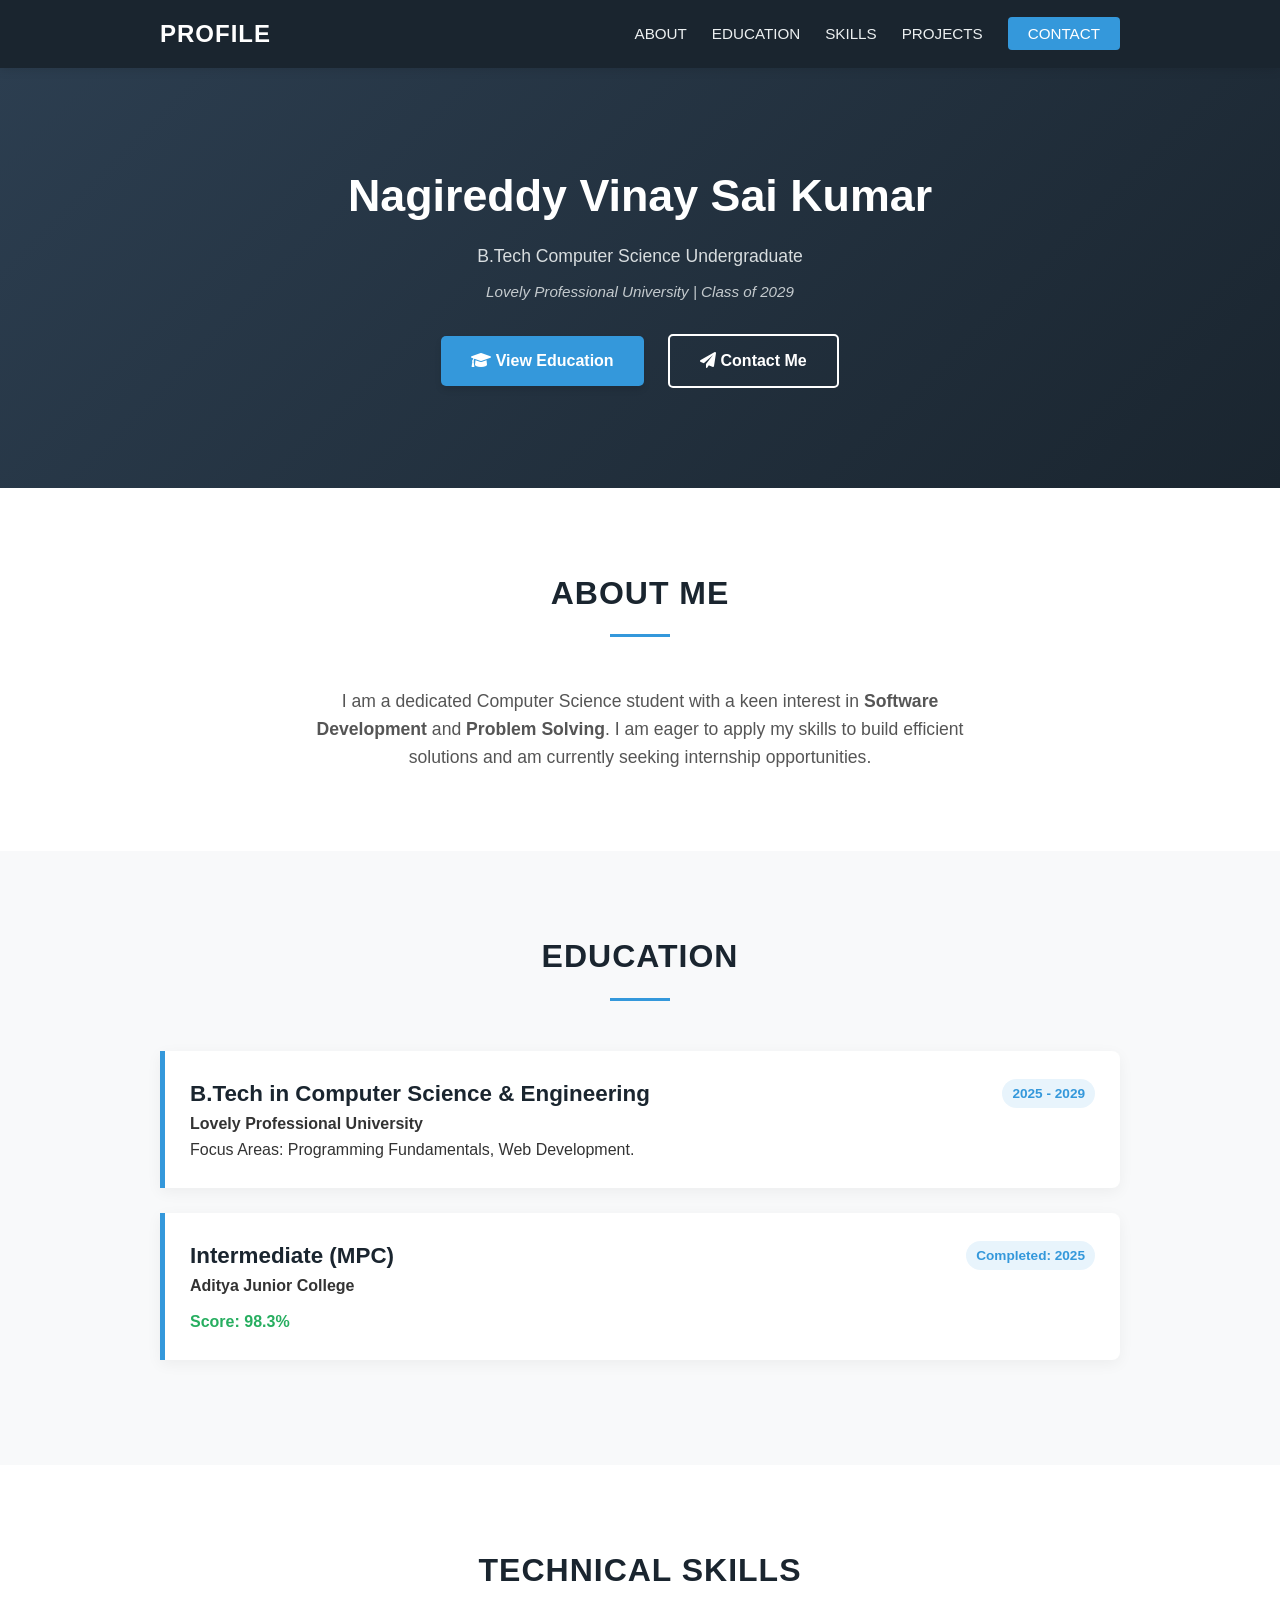
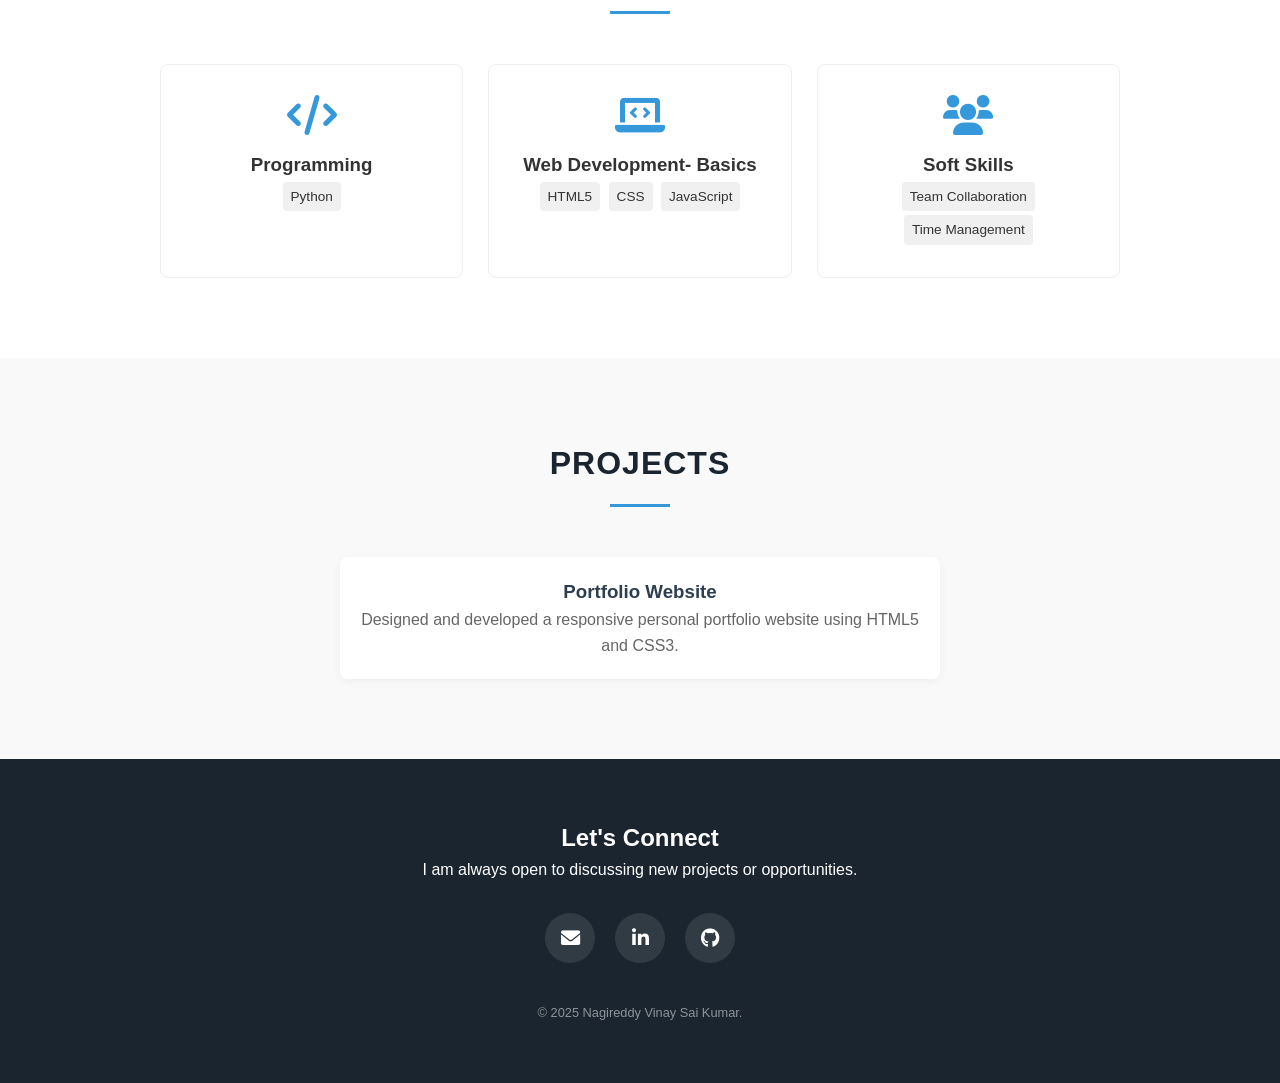
==== profile.html @ 80280619 "Add files via upload" ====
<!DOCTYPE html>
<html lang="en">
<head>
    <meta charset="UTF-8">
    <meta name="viewport" content="width=device-width, initial-scale=1.0">
    <title>Portfolio - Nagireddy Vinay Sai Kumar</title>
    <link rel="stylesheet" href="https://cdnjs.cloudflare.com/ajax/libs/font-awesome/6.0.0/css/all.min.css">
    <style>
        /* --- CSS VARIABLES & RESET --- */
        :root {
            --primary-color: #1a252f;
            --secondary-color: #2c3e50;
            --accent-color: #3498db;
            --bg-color: #ffffff;
            --light-bg: #f8f9fa;
            --text-color: #333;
            --font-main: 'Segoe UI', Roboto, Helvetica, Arial, sans-serif;
        }

        * { margin: 0; padding: 0; box-sizing: border-box; }
        
        /* Smooth Scrolling is key for the button redirect effect */
        html { scroll-behavior: smooth; }

        body {
            font-family: var(--font-main);
            color: var(--text-color);
            line-height: 1.6;
            background-color: var(--bg-color);
            padding-top: 60px;
        }

        a { text-decoration: none; transition: 0.3s; }
        ul { list-style: none; }

        .container { max-width: 1000px; margin: 0 auto; padding: 0 20px; }
        .section-padding { padding: 80px 0; }
        .text-center { text-align: center; }

        /* --- NAVIGATION BAR --- */
        .navbar {
            background-color: var(--primary-color);
            position: fixed; top: 0; left: 0; width: 100%; z-index: 1000;
            box-shadow: 0 2px 10px rgba(0,0,0,0.1);
        }
        .nav-container {
            max-width: 1000px; margin: 0 auto; padding: 15px 20px;
            display: flex; justify-content: space-between; align-items: center;
        }
        .logo { color: #fff; font-size: 1.5rem; font-weight: bold; letter-spacing: 1px; }
        .logo span { color: var(--accent-color); }
        .nav-links { display: flex; gap: 25px; }
        .nav-links a { color: #ecf0f1; font-weight: 500; font-size: 0.95rem; text-transform: uppercase; }
        .nav-links a:hover { color: var(--accent-color); }
        .nav-btn { background: var(--accent-color); padding: 8px 20px; border-radius: 4px; color: #fff !important; }
        .nav-btn:hover { background: #2980b9; }

        /* --- HERO SECTION --- */
        header {
            background: linear-gradient(135deg, var(--secondary-color), var(--primary-color));
            color: #fff; padding: 100px 0; text-align: center;
        }
        .profile-img {
            width: 160px; height: 160px; border-radius: 50%;
            border: 4px solid rgba(255, 255, 255, 0.5); object-fit: cover;
            background-color: #ddd; margin-bottom: 20px;
        }
        header h1 { font-size: 2.8rem; margin-bottom: 10px; font-weight: 700; }
        header p { font-size: 1.1rem; opacity: 0.9; color: #ecf0f1; }
        .tagline { margin-top: 10px; font-style: italic; opacity: 0.8; font-size: 0.95rem; }

        /* --- BUTTONS --- */
        .btn-container { margin-top: 30px; }
        
        .btn {
            display: inline-block; padding: 12px 30px; border-radius: 5px; font-weight: 600;
            margin: 0 10px; /* Space between buttons */
            transition: 0.3s;
        }

        /* Primary Button (Education) */
        .btn-primary {
            background: var(--accent-color); color: #fff;
            box-shadow: 0 4px 6px rgba(0,0,0,0.1);
        }
        .btn-primary:hover { background: #2980b9; transform: translateY(-2px); }

        /* Secondary Button (Contact - Outline Style) */
        .btn-outline {
            background: transparent; border: 2px solid #fff; color: #fff;
        }
        .btn-outline:hover { background: #fff; color: var(--primary-color); transform: translateY(-2px); }

        /* --- SECTIONS & CARDS --- */
        .section-title {
            font-size: 2rem; color: var(--primary-color); margin-bottom: 50px;
            position: relative; display: inline-block; text-transform: uppercase; letter-spacing: 1px;
        }
        .section-title::after {
            content: ''; display: block; width: 60px; height: 3px;
            background: var(--accent-color); margin: 15px auto 0;
        }

        /* Education */
        #education { background-color: var(--light-bg); }
        .edu-card {
            background: #fff; border-left: 5px solid var(--accent-color);
            padding: 25px; margin-bottom: 25px; box-shadow: 0 4px 15px rgba(0,0,0,0.05);
            border-radius: 0 8px 8px 0;
        }
        .edu-header { display: flex; justify-content: space-between; align-items: center; flex-wrap: wrap; }
        .edu-card h3 { color: var(--primary-color); font-size: 1.4rem; }
        .edu-card .year { background: #e8f4fc; color: var(--accent-color); padding: 4px 10px; border-radius: 15px; font-size: 0.85rem; font-weight: bold; }
        .edu-card .grade { font-weight: bold; color: #27ae60; margin-top: 10px; display: block; }

        /* Skills */
        .skills-grid { display: grid; grid-template-columns: repeat(auto-fit, minmax(220px, 1fr)); gap: 25px; }
        .skill-card {
            background: #fff; padding: 30px; border-radius: 8px; border: 1px solid #eee; text-align: center;
            transition: 0.3s;
        }
        .skill-card:hover { box-shadow: 0 10px 20px rgba(0,0,0,0.08); border-color: var(--accent-color); }
        .skill-card i { font-size: 2.5rem; color: var(--accent-color); margin-bottom: 15px; }
        .skill-tags span { display: inline-block; background: #f0f0f0; padding: 4px 8px; border-radius: 4px; font-size: 0.85rem; margin: 2px; }

        /* Footer */
        footer { background: var(--primary-color); color: #fff; text-align: center; padding: 60px 0; }
        .social-links { display: flex; justify-content: center; gap: 20px; margin-top: 30px; }
        .social-icon {
            width: 50px; height: 50px; background: rgba(255,255,255,0.1); border-radius: 50%;
            display: flex; align-items: center; justify-content: center; color: #fff; font-size: 1.2rem; transition: 0.3s;
        }
        .social-icon:hover { background: var(--accent-color); transform: translateY(-3px); }

        @media (max-width: 768px) {
            .nav-links { display: none; }
            .navbar { text-align: center; padding: 10px 0; }
            .nav-container { justify-content: center; }
            .btn { display: block; margin: 10px auto; width: 80%; } /* Stack buttons on mobile */
        }
    </style>
</head>
<body>

    <nav class="navbar">
        <div class="nav-container">
            <a href="#" class="logo">PROFILE<span></span></a>
            <ul class="nav-links">
                <li><a href="#about">About</a></li>
                <li><a href="#education">Education</a></li>
                <li><a href="#skills">Skills</a></li>
                <li><a href="#projects">Projects</a></li>
                <li><a href="#contact" class="nav-btn">Contact</a></li>
            </ul>
        </div>
    </nav>

    <header>
        <div class="container">
            <h1>Nagireddy Vinay Sai Kumar</h1>
            <p>B.Tech Computer Science Undergraduate</p>
            <p class="tagline">Lovely Professional University | Class of 2029</p>
            
            <div class="btn-container">
                <a href="#education" class="btn btn-primary">
                    <i class="fas fa-graduation-cap"></i> View Education
                </a>
                
                <a href="#contact" class="btn btn-outline">
                    <i class="fas fa-paper-plane"></i> Contact Me
                </a>
            </div>
        </div>
    </header>

    <section id="about" class="section-padding">
        <div class="container">
            <div class="text-center"><h2 class="section-title">About Me</h2></div>
            <div class="text-center">
                <p style="max-width: 700px; margin: 0 auto; color: #555; font-size: 1.1rem;">
                    I am a dedicated Computer Science student with a keen interest in <strong>Software Development</strong> and <strong>Problem Solving</strong>. 
                    I am eager to apply my skills to build efficient solutions and am currently seeking internship opportunities.
                </p>
            </div>
        </div>
    </section>

    <section id="education" class="section-padding">
        <div class="container">
            <div class="text-center"><h2 class="section-title">Education</h2></div>
            
            <div class="edu-card">
                <div class="edu-header">
                    <h3>B.Tech in Computer Science & Engineering</h3>
                    <span class="year">2025 - 2029</span>
                </div>
                <h4>Lovely Professional University</h4>
                <p>Focus Areas: Programming Fundamentals, Web Development.</p>
            </div>

            <div class="edu-card">
                <div class="edu-header">
                    <h3>Intermediate (MPC)</h3>
                    <span class="year">Completed: 2025</span>
                </div>
                <h4>Aditya Junior College</h4>
                <span class="grade">Score: 98.3%</span>
            </div>
        </div>
    </section>

    <section id="skills" class="section-padding">
        <div class="container">
            <div class="text-center"><h2 class="section-title">Technical Skills</h2></div>
            <div class="skills-grid">
                <div class="skill-card">
                    <i class="fas fa-code"></i>
                    <h3>Programming</h3>
                    <div class="skill-tags">
                        <span>Python</span>
                    </div>
                </div>
                <div class="skill-card">
                    <i class="fas fa-laptop-code"></i>
                    <h3>Web Development- Basics</h3>
                    <div class="skill-tags">
                        <span>HTML5</span>
                        <span>CSS</span>
                        <span>JavaScript</span>
                    </div>
                </div>
                <div class="skill-card">
                    <i class="fas fa-users"></i>
                    <h3>Soft Skills</h3>
                    <div class="skill-tags">
                        <span>Team Collaboration</span>
                        <span>Time Management</span>
                    </div>
                </div>
            </div>
        </div>
    </section>

    <section id="projects" class="section-padding" style="background-color: #f9f9f9;">
        <div class="container">
            <div class="text-center"><h2 class="section-title">Projects</h2></div>
            <div style="text-align: center; color: #666;">
                <div style="background: #fff; padding: 20px; border-radius: 8px; box-shadow: 0 2px 10px rgba(0,0,0,0.05); max-width: 600px; margin: 0 auto;">
                    <h3 style="color: var(--secondary-color);">Portfolio Website</h3>
                    <p>Designed and developed a responsive personal portfolio website using HTML5 and CSS3.</p>
                </div>
            </div>
        </div>
    </section>

    <footer id="contact">
        <div class="container">
            <h2>Let's Connect</h2>
            <p>I am always open to discussing new projects or opportunities.</p>
            
            <div class="social-links">
                <a href="mailto:nvskumar93@gmail.com" class="social-icon" title="Email Me"><i class="fas fa-envelope"></i></a>
                <a href="https://www.linkedin.com/in/nagireddyvinay" target="_blank" class="social-icon" title="LinkedIn"><i class="fab fa-linkedin-in"></i></a>
                <a href="https://github.com/vinayn93" target="_blank" class="social-icon" title="GitHub"><i class="fab fa-github"></i></a>
            </div>
            
            <p style="font-size: 0.8rem; margin-top: 40px; opacity: 0.5;">&copy; 2025 Nagireddy Vinay Sai Kumar.</p>
        </div>
    </footer>

</body>
</html>
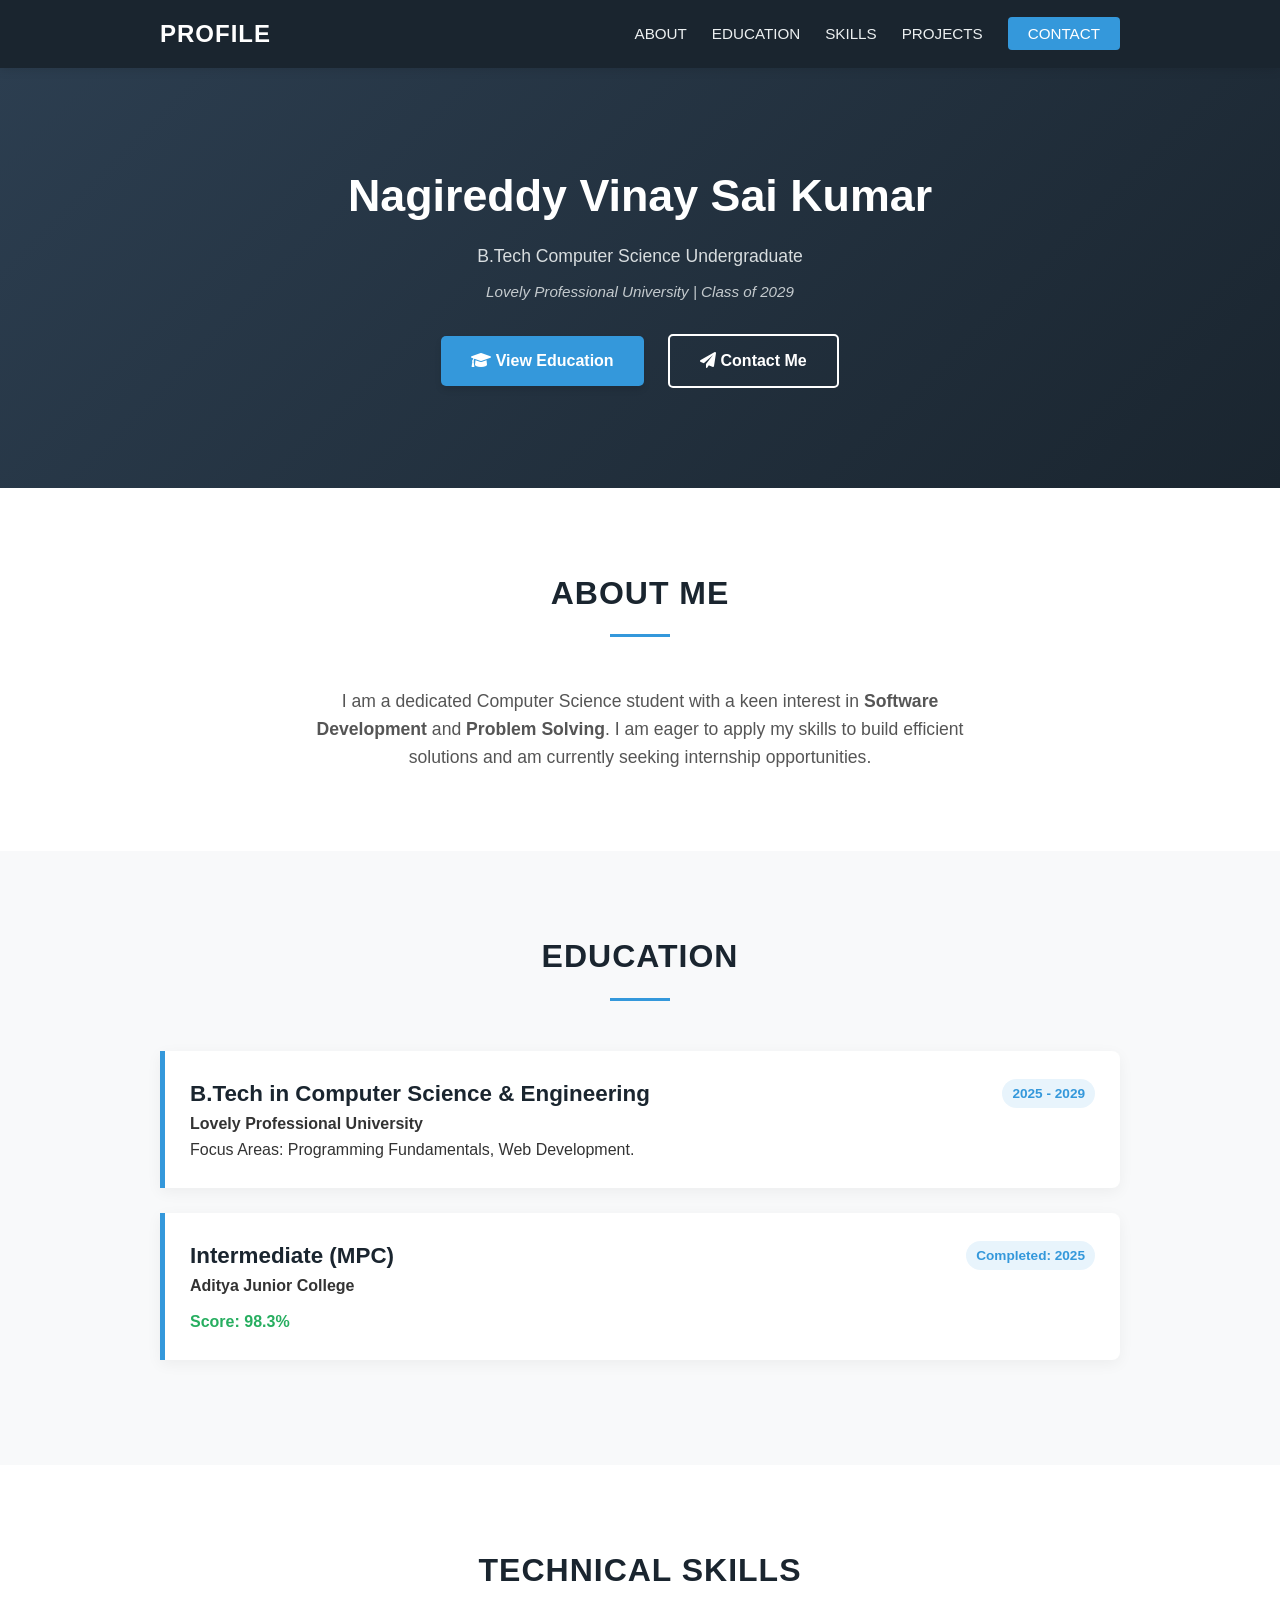
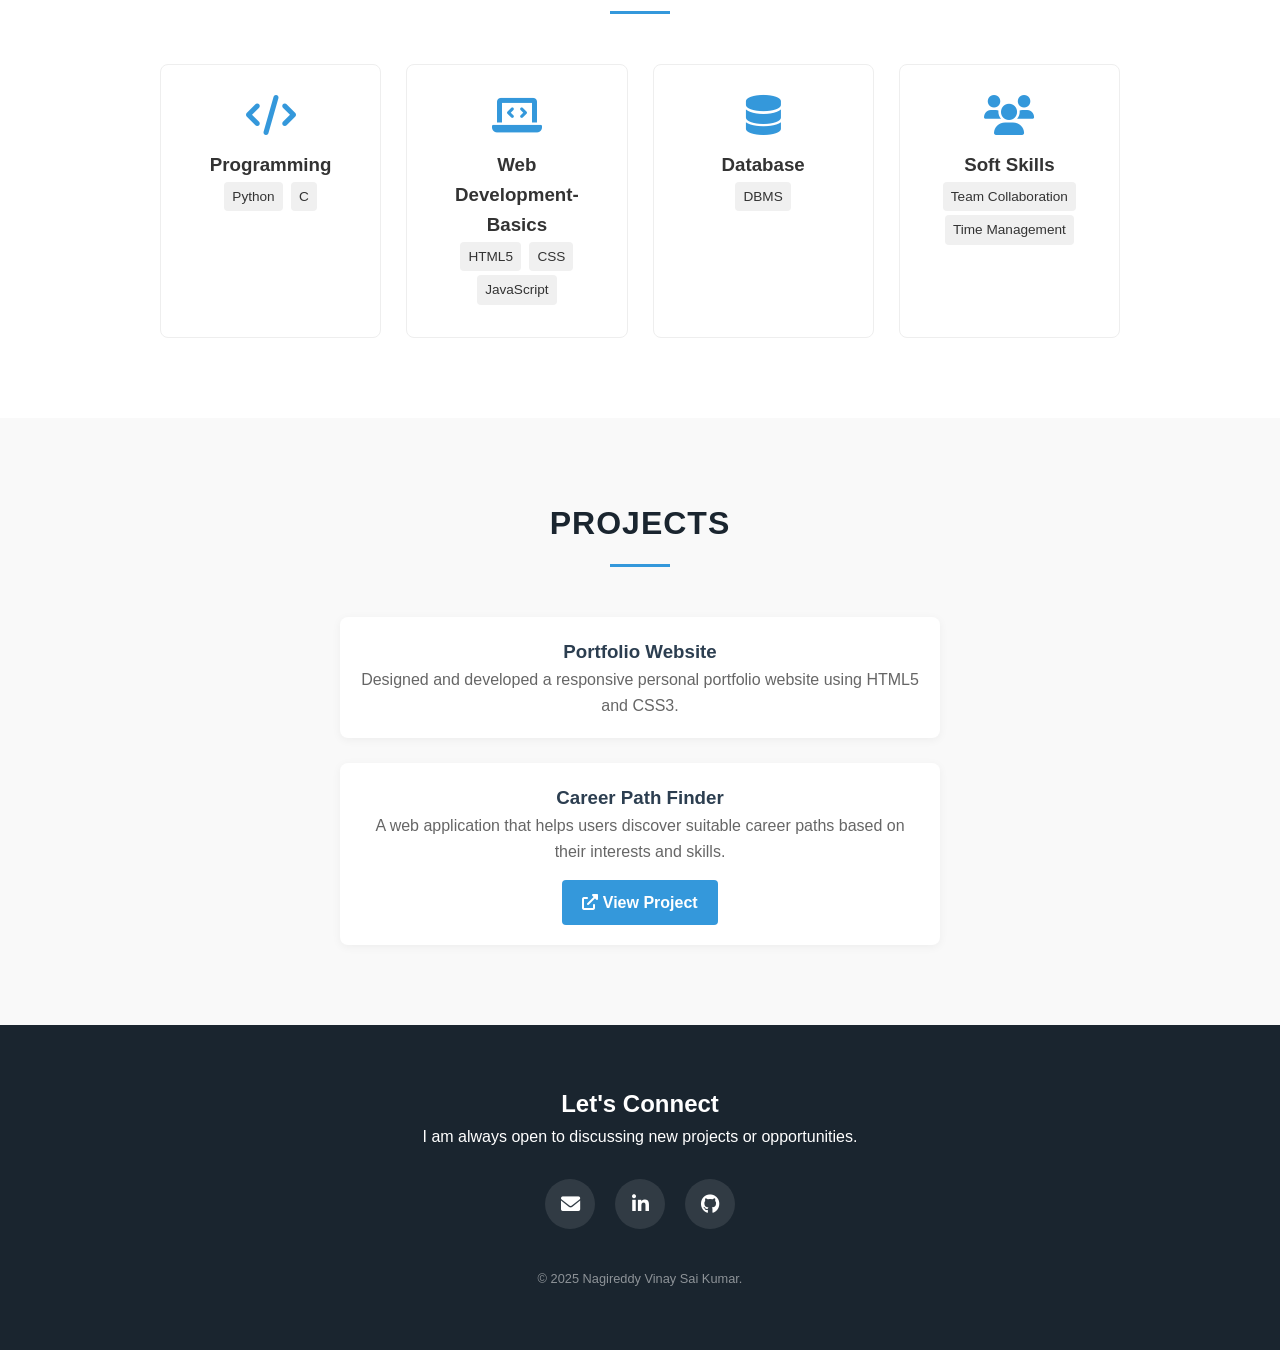
==== commit cd7a956c: "Add skills and Career Path Finder project" ====
--- a/profile.html
+++ b/profile.html
@@ -123,6 +123,13 @@
         .skill-card i { font-size: 2.5rem; color: var(--accent-color); margin-bottom: 15px; }
         .skill-tags span { display: inline-block; background: #f0f0f0; padding: 4px 8px; border-radius: 4px; font-size: 0.85rem; margin: 2px; }
 
+        /* Project links */
+        .project-btn {
+            display: inline-block; margin-top: 15px; padding: 10px 20px;
+            background: var(--accent-color); color: #fff; border-radius: 4px; font-weight: 600;
+        }
+        .project-btn:hover { background: #2980b9; transform: translateY(-2px); }
+
         /* Footer */
         footer { background: var(--primary-color); color: #fff; text-align: center; padding: 60px 0; }
         .social-links { display: flex; justify-content: center; gap: 20px; margin-top: 30px; }
@@ -218,6 +225,7 @@
                     <h3>Programming</h3>
                     <div class="skill-tags">
                         <span>Python</span>
+                        <span>C</span>
                     </div>
                 </div>
                 <div class="skill-card">
@@ -227,6 +235,13 @@
                         <span>HTML5</span>
                         <span>CSS</span>
                         <span>JavaScript</span>
+                    </div>
+                </div>
+                <div class="skill-card">
+                    <i class="fas fa-database"></i>
+                    <h3>Database</h3>
+                    <div class="skill-tags">
+                        <span>DBMS</span>
                     </div>
                 </div>
                 <div class="skill-card">
@@ -249,6 +264,13 @@
                     <h3 style="color: var(--secondary-color);">Portfolio Website</h3>
                     <p>Designed and developed a responsive personal portfolio website using HTML5 and CSS3.</p>
                 </div>
+                <div style="background: #fff; padding: 20px; border-radius: 8px; box-shadow: 0 2px 10px rgba(0,0,0,0.05); max-width: 600px; margin: 25px auto 0;">
+                    <h3 style="color: var(--secondary-color);">Career Path Finder</h3>
+                    <p>A web application that helps users discover suitable career paths based on their interests and skills.</p>
+                    <a href="https://career-path-recommender-khaki.vercel.app/" target="_blank" rel="noopener noreferrer" class="project-btn">
+                        <i class="fas fa-external-link-alt"></i> View Project
+                    </a>
+                </div>
             </div>
         </div>
     </section>
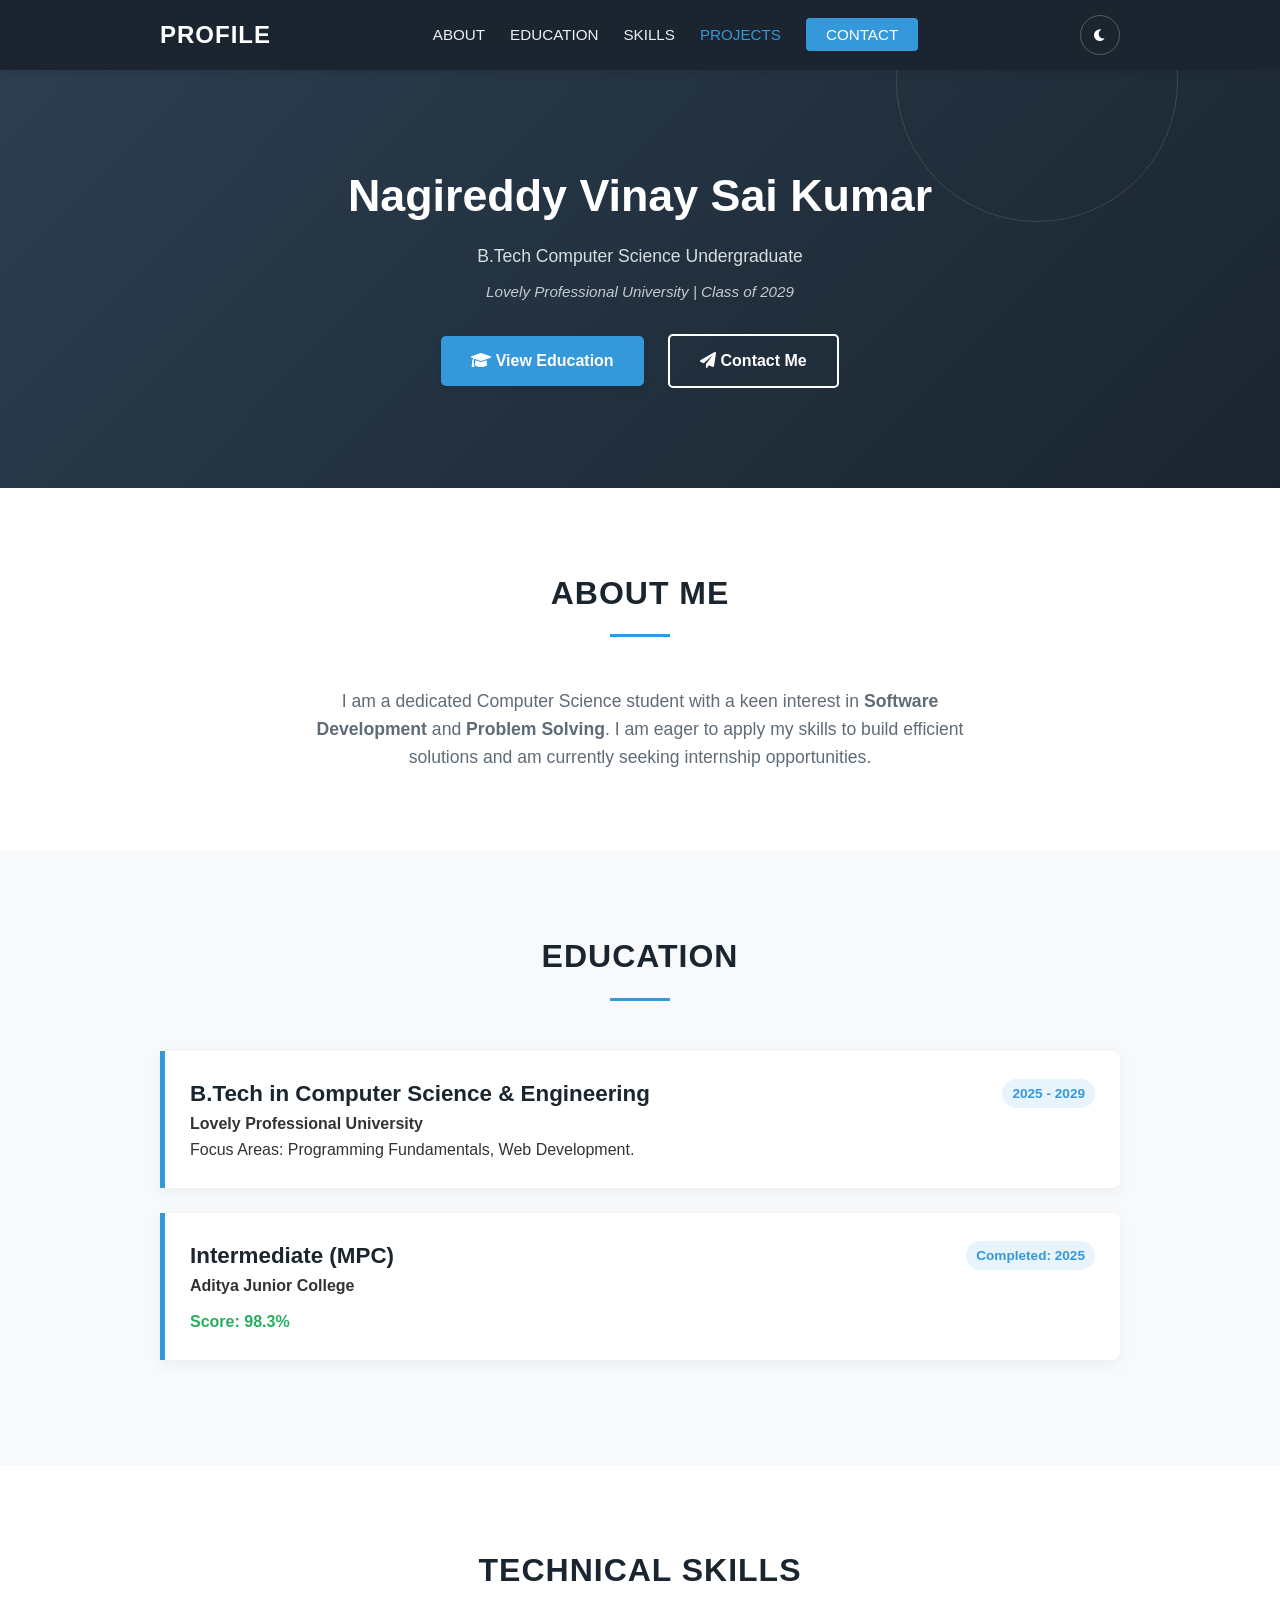
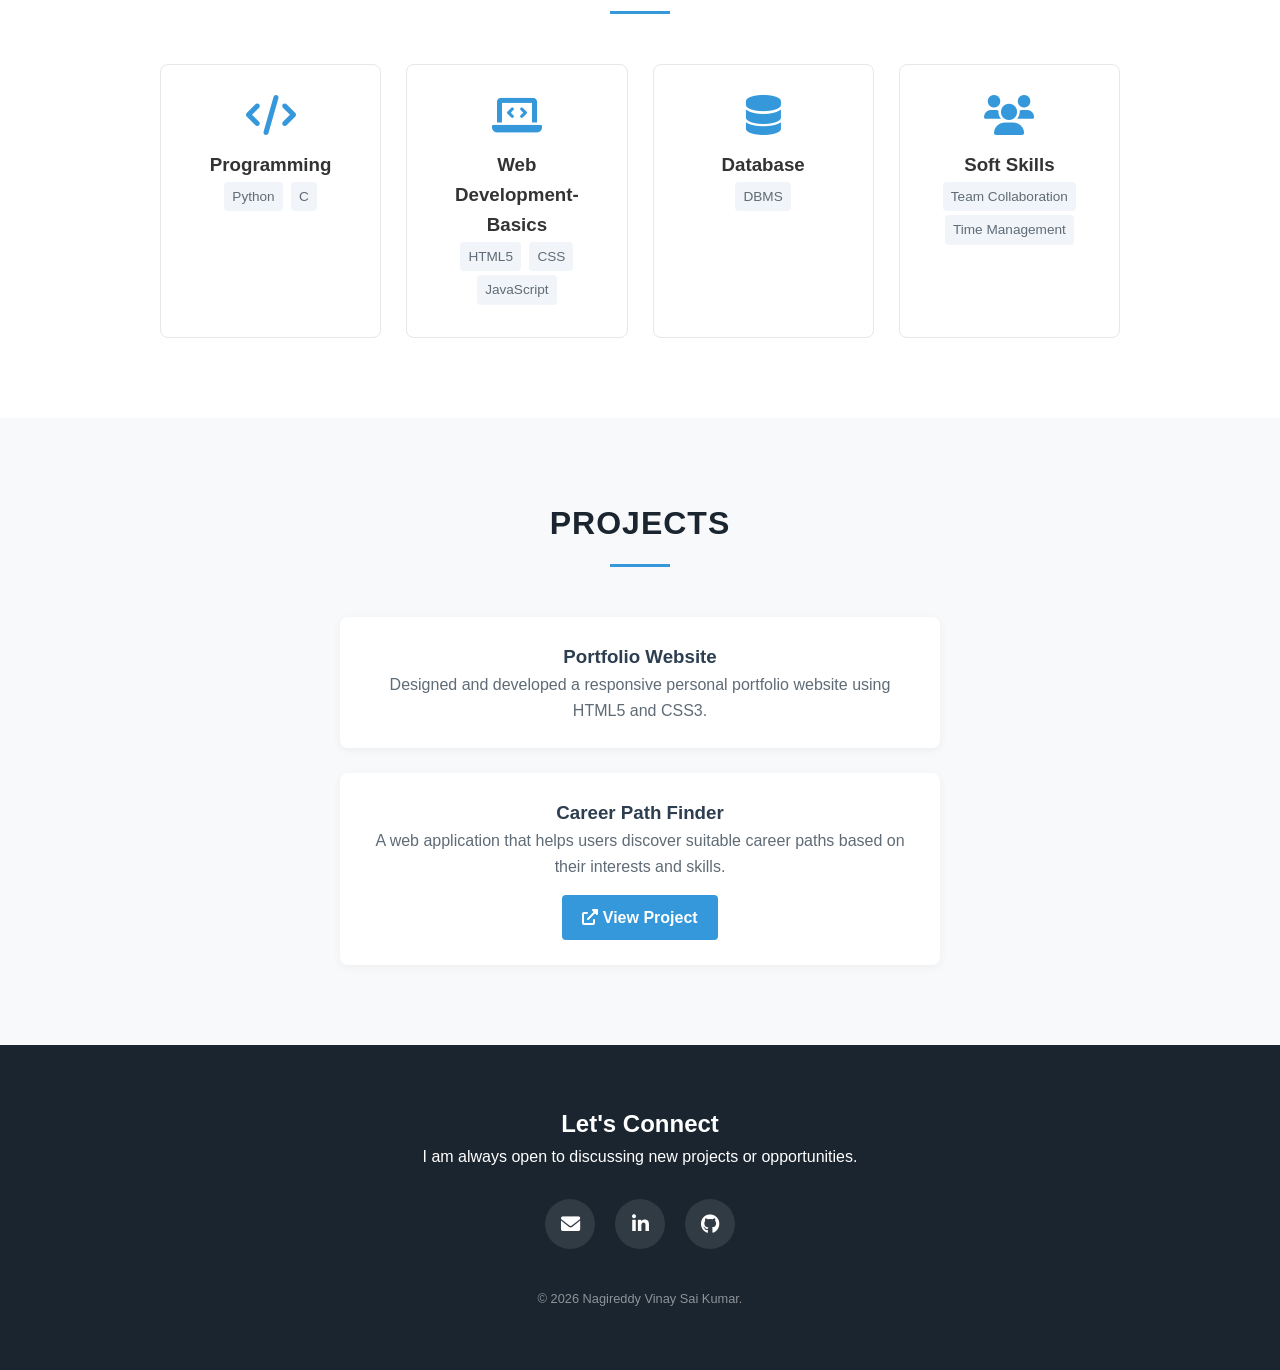
==== commit e379facd: "Add interactive portfolio experience" ====
--- a/profile.html
+++ b/profile.html
@@ -13,14 +13,30 @@
             --accent-color: #3498db;
             --bg-color: #ffffff;
             --light-bg: #f8f9fa;
+            --surface-color: #ffffff;
+            --soft-surface: #f1f5f9;
             --text-color: #333;
+            --muted-color: #5f6b76;
+            --border-color: #e5e7eb;
             --font-main: 'Segoe UI', Roboto, Helvetica, Arial, sans-serif;
+        }
+
+        body.dark-mode {
+            --bg-color: #101820;
+            --light-bg: #17232d;
+            --surface-color: #1d2b36;
+            --soft-surface: #253541;
+            --text-color: #edf2f7;
+            --muted-color: #b7c3ce;
+            --border-color: #334754;
+            --primary-color: #0d151c;
+            --secondary-color: #1f3442;
         }
 
         * { margin: 0; padding: 0; box-sizing: border-box; }
         
         /* Smooth Scrolling is key for the button redirect effect */
-        html { scroll-behavior: smooth; }
+        html { scroll-behavior: smooth; scroll-padding-top: 80px; }
 
         body {
             font-family: var(--font-main);
@@ -28,6 +44,7 @@
             line-height: 1.6;
             background-color: var(--bg-color);
             padding-top: 60px;
+            transition: background-color 0.3s ease, color 0.3s ease;
         }
 
         a { text-decoration: none; transition: 0.3s; }
@@ -51,15 +68,26 @@
         .logo span { color: var(--accent-color); }
         .nav-links { display: flex; gap: 25px; }
         .nav-links a { color: #ecf0f1; font-weight: 500; font-size: 0.95rem; text-transform: uppercase; }
-        .nav-links a:hover { color: var(--accent-color); }
+        .nav-links a:hover, .nav-links a.active { color: var(--accent-color); }
         .nav-btn { background: var(--accent-color); padding: 8px 20px; border-radius: 4px; color: #fff !important; }
         .nav-btn:hover { background: #2980b9; }
+        .nav-actions { display: flex; align-items: center; gap: 10px; }
+        .icon-btn, .menu-toggle {
+            width: 40px; height: 40px; border: 1px solid rgba(255,255,255,0.25); border-radius: 50%;
+            background: transparent; color: #fff; cursor: pointer; transition: 0.3s;
+        }
+        .icon-btn:hover, .menu-toggle:hover { background: var(--accent-color); border-color: var(--accent-color); }
+        .menu-toggle { display: none; font-size: 1rem; }
+        .scroll-progress { height: 3px; width: 0; background: var(--accent-color); position: absolute; bottom: 0; left: 0; }
 
         /* --- HERO SECTION --- */
         header {
             background: linear-gradient(135deg, var(--secondary-color), var(--primary-color));
             color: #fff; padding: 100px 0; text-align: center;
-        }
+            position: relative; overflow: hidden;
+        }
+        header::before { content: ''; position: absolute; width: 280px; height: 280px; border: 1px solid rgba(255,255,255,0.12); border-radius: 50%; top: -120px; right: 8%; }
+        header .container { position: relative; z-index: 1; }
         .profile-img {
             width: 160px; height: 160px; border-radius: 50%;
             border: 4px solid rgba(255, 255, 255, 0.5); object-fit: cover;
@@ -90,6 +118,7 @@
             background: transparent; border: 2px solid #fff; color: #fff;
         }
         .btn-outline:hover { background: #fff; color: var(--primary-color); transform: translateY(-2px); }
+        .btn:focus-visible, .icon-btn:focus-visible, .menu-toggle:focus-visible, a:focus-visible { outline: 3px solid #f1c40f; outline-offset: 3px; }
 
         /* --- SECTIONS & CARDS --- */
         .section-title {
@@ -104,7 +133,7 @@
         /* Education */
         #education { background-color: var(--light-bg); }
         .edu-card {
-            background: #fff; border-left: 5px solid var(--accent-color);
+            background: var(--surface-color); border-left: 5px solid var(--accent-color);
             padding: 25px; margin-bottom: 25px; box-shadow: 0 4px 15px rgba(0,0,0,0.05);
             border-radius: 0 8px 8px 0;
         }
@@ -116,12 +145,12 @@
         /* Skills */
         .skills-grid { display: grid; grid-template-columns: repeat(auto-fit, minmax(220px, 1fr)); gap: 25px; }
         .skill-card {
-            background: #fff; padding: 30px; border-radius: 8px; border: 1px solid #eee; text-align: center;
-            transition: 0.3s;
+            background: var(--surface-color); padding: 30px; border-radius: 8px; border: 1px solid var(--border-color); text-align: center;
+            transition: 0.3s; transform: translateY(0);
         }
         .skill-card:hover { box-shadow: 0 10px 20px rgba(0,0,0,0.08); border-color: var(--accent-color); }
         .skill-card i { font-size: 2.5rem; color: var(--accent-color); margin-bottom: 15px; }
-        .skill-tags span { display: inline-block; background: #f0f0f0; padding: 4px 8px; border-radius: 4px; font-size: 0.85rem; margin: 2px; }
+        .skill-tags span { display: inline-block; background: var(--soft-surface); color: var(--muted-color); padding: 4px 8px; border-radius: 4px; font-size: 0.85rem; margin: 2px; }
 
         /* Project links */
         .project-btn {
@@ -129,6 +158,19 @@
             background: var(--accent-color); color: #fff; border-radius: 4px; font-weight: 600;
         }
         .project-btn:hover { background: #2980b9; transform: translateY(-2px); }
+        .project-card {
+            background: var(--surface-color); padding: 25px; border-radius: 8px;
+            box-shadow: 0 2px 10px rgba(0,0,0,0.05); max-width: 600px; margin: 0 auto;
+            transition: transform 0.3s ease, box-shadow 0.3s ease;
+        }
+        .project-card + .project-card { margin-top: 25px; }
+        .project-card:hover { transform: translateY(-6px); box-shadow: 0 14px 28px rgba(0,0,0,0.12); }
+        .project-card p, .about-copy { color: var(--muted-color) !important; }
+        #projects { background-color: var(--light-bg) !important; }
+        .reveal { opacity: 0; transform: translateY(24px); transition: opacity 0.7s ease, transform 0.7s ease; }
+        .reveal.visible { opacity: 1; transform: translateY(0); }
+        .back-to-top { position: fixed; right: 24px; bottom: 24px; opacity: 0; pointer-events: none; transform: translateY(12px); z-index: 900; }
+        .back-to-top.visible { opacity: 1; pointer-events: auto; transform: translateY(0); }
 
         /* Footer */
         footer { background: var(--primary-color); color: #fff; text-align: center; padding: 60px 0; }
@@ -140,10 +182,19 @@
         .social-icon:hover { background: var(--accent-color); transform: translateY(-3px); }
 
         @media (max-width: 768px) {
-            .nav-links { display: none; }
+            .nav-links { display: none; position: absolute; top: 64px; left: 20px; right: 20px; padding: 16px; background: var(--primary-color); flex-direction: column; gap: 14px; border-radius: 0 0 8px 8px; box-shadow: 0 12px 20px rgba(0,0,0,0.2); }
+            .nav-links.open { display: flex; }
             .navbar { text-align: center; padding: 10px 0; }
-            .nav-container { justify-content: center; }
+            .nav-container { justify-content: space-between; }
+            .menu-toggle { display: block; }
             .btn { display: block; margin: 10px auto; width: 80%; } /* Stack buttons on mobile */
+            header { padding: 80px 0; }
+            header h1 { font-size: 2.2rem; }
+        }
+
+        @media (prefers-reduced-motion: reduce) {
+            html { scroll-behavior: auto; }
+            *, *::before, *::after { animation-duration: 0.01ms !important; transition-duration: 0.01ms !important; }
         }
     </style>
 </head>
@@ -152,14 +203,23 @@
     <nav class="navbar">
         <div class="nav-container">
             <a href="#" class="logo">PROFILE<span></span></a>
-            <ul class="nav-links">
+            <ul class="nav-links" id="navLinks">
                 <li><a href="#about">About</a></li>
                 <li><a href="#education">Education</a></li>
                 <li><a href="#skills">Skills</a></li>
                 <li><a href="#projects">Projects</a></li>
                 <li><a href="#contact" class="nav-btn">Contact</a></li>
             </ul>
-        </div>
+            <div class="nav-actions">
+                <button class="icon-btn" id="themeToggle" type="button" aria-label="Switch to dark mode" title="Toggle theme">
+                    <i class="fas fa-moon" aria-hidden="true"></i>
+                </button>
+                <button class="menu-toggle" id="menuToggle" type="button" aria-label="Open navigation menu" aria-expanded="false">
+                    <i class="fas fa-bars" aria-hidden="true"></i>
+                </button>
+            </div>
+        </div>
+        <div class="scroll-progress" id="scrollProgress"></div>
     </nav>
 
     <header>
@@ -183,8 +243,8 @@
     <section id="about" class="section-padding">
         <div class="container">
             <div class="text-center"><h2 class="section-title">About Me</h2></div>
-            <div class="text-center">
-                <p style="max-width: 700px; margin: 0 auto; color: #555; font-size: 1.1rem;">
+            <div class="text-center reveal">
+                <p class="about-copy" style="max-width: 700px; margin: 0 auto; font-size: 1.1rem;">
                     I am a dedicated Computer Science student with a keen interest in <strong>Software Development</strong> and <strong>Problem Solving</strong>. 
                     I am eager to apply my skills to build efficient solutions and am currently seeking internship opportunities.
                 </p>
@@ -196,7 +256,7 @@
         <div class="container">
             <div class="text-center"><h2 class="section-title">Education</h2></div>
             
-            <div class="edu-card">
+            <div class="edu-card reveal">
                 <div class="edu-header">
                     <h3>B.Tech in Computer Science & Engineering</h3>
                     <span class="year">2025 - 2029</span>
@@ -205,7 +265,7 @@
                 <p>Focus Areas: Programming Fundamentals, Web Development.</p>
             </div>
 
-            <div class="edu-card">
+            <div class="edu-card reveal">
                 <div class="edu-header">
                     <h3>Intermediate (MPC)</h3>
                     <span class="year">Completed: 2025</span>
@@ -220,7 +280,7 @@
         <div class="container">
             <div class="text-center"><h2 class="section-title">Technical Skills</h2></div>
             <div class="skills-grid">
-                <div class="skill-card">
+                <div class="skill-card reveal">
                     <i class="fas fa-code"></i>
                     <h3>Programming</h3>
                     <div class="skill-tags">
@@ -228,7 +288,7 @@
                         <span>C</span>
                     </div>
                 </div>
-                <div class="skill-card">
+                <div class="skill-card reveal">
                     <i class="fas fa-laptop-code"></i>
                     <h3>Web Development- Basics</h3>
                     <div class="skill-tags">
@@ -237,14 +297,14 @@
                         <span>JavaScript</span>
                     </div>
                 </div>
-                <div class="skill-card">
+                <div class="skill-card reveal">
                     <i class="fas fa-database"></i>
                     <h3>Database</h3>
                     <div class="skill-tags">
                         <span>DBMS</span>
                     </div>
                 </div>
-                <div class="skill-card">
+                <div class="skill-card reveal">
                     <i class="fas fa-users"></i>
                     <h3>Soft Skills</h3>
                     <div class="skill-tags">
@@ -260,11 +320,11 @@
         <div class="container">
             <div class="text-center"><h2 class="section-title">Projects</h2></div>
             <div style="text-align: center; color: #666;">
-                <div style="background: #fff; padding: 20px; border-radius: 8px; box-shadow: 0 2px 10px rgba(0,0,0,0.05); max-width: 600px; margin: 0 auto;">
+                <div class="project-card reveal">
                     <h3 style="color: var(--secondary-color);">Portfolio Website</h3>
                     <p>Designed and developed a responsive personal portfolio website using HTML5 and CSS3.</p>
                 </div>
-                <div style="background: #fff; padding: 20px; border-radius: 8px; box-shadow: 0 2px 10px rgba(0,0,0,0.05); max-width: 600px; margin: 25px auto 0;">
+                <div class="project-card reveal">
                     <h3 style="color: var(--secondary-color);">Career Path Finder</h3>
                     <p>A web application that helps users discover suitable career paths based on their interests and skills.</p>
                     <a href="https://career-path-recommender-khaki.vercel.app/" target="_blank" rel="noopener noreferrer" class="project-btn">
@@ -286,9 +346,80 @@
                 <a href="https://github.com/vinayn93" target="_blank" class="social-icon" title="GitHub"><i class="fab fa-github"></i></a>
             </div>
             
-            <p style="font-size: 0.8rem; margin-top: 40px; opacity: 0.5;">&copy; 2025 Nagireddy Vinay Sai Kumar.</p>
+            <p style="font-size: 0.8rem; margin-top: 40px; opacity: 0.5;">&copy; <span id="currentYear">2025</span> Nagireddy Vinay Sai Kumar.</p>
         </div>
     </footer>
+
+    <button class="icon-btn back-to-top" id="backToTop" type="button" aria-label="Back to top" title="Back to top">
+        <i class="fas fa-arrow-up" aria-hidden="true"></i>
+    </button>
+
+    <script>
+        const body = document.body;
+        const navLinks = document.getElementById('navLinks');
+        const menuToggle = document.getElementById('menuToggle');
+        const themeToggle = document.getElementById('themeToggle');
+        const scrollProgress = document.getElementById('scrollProgress');
+        const backToTop = document.getElementById('backToTop');
+        const sections = document.querySelectorAll('section, footer');
+        const sectionLinks = document.querySelectorAll('.nav-links a');
+
+        const setTheme = (isDark) => {
+            body.classList.toggle('dark-mode', isDark);
+            themeToggle.innerHTML = `<i class="fas fa-${isDark ? 'sun' : 'moon'}" aria-hidden="true"></i>`;
+            themeToggle.setAttribute('aria-label', isDark ? 'Switch to light mode' : 'Switch to dark mode');
+            localStorage.setItem('portfolio-theme', isDark ? 'dark' : 'light');
+        };
+
+        setTheme(localStorage.getItem('portfolio-theme') === 'dark');
+
+        themeToggle.addEventListener('click', () => setTheme(!body.classList.contains('dark-mode')));
+
+        menuToggle.addEventListener('click', () => {
+            const isOpen = navLinks.classList.toggle('open');
+            menuToggle.setAttribute('aria-expanded', isOpen);
+            menuToggle.innerHTML = `<i class="fas fa-${isOpen ? 'times' : 'bars'}" aria-hidden="true"></i>`;
+        });
+
+        sectionLinks.forEach((link) => link.addEventListener('click', () => {
+            navLinks.classList.remove('open');
+            menuToggle.setAttribute('aria-expanded', 'false');
+            menuToggle.innerHTML = '<i class="fas fa-bars" aria-hidden="true"></i>';
+        }));
+
+        const revealObserver = new IntersectionObserver((entries) => {
+            entries.forEach((entry) => {
+                if (entry.isIntersecting) {
+                    entry.target.classList.add('visible');
+                    revealObserver.unobserve(entry.target);
+                }
+            });
+        }, { threshold: 0.15 });
+
+        document.querySelectorAll('.reveal').forEach((element) => revealObserver.observe(element));
+
+        const updateScrollState = () => {
+            const scrollableHeight = document.documentElement.scrollHeight - window.innerHeight;
+            const progress = scrollableHeight > 0 ? (window.scrollY / scrollableHeight) * 100 : 0;
+            scrollProgress.style.width = `${progress}%`;
+            backToTop.classList.toggle('visible', window.scrollY > 500);
+        };
+
+        window.addEventListener('scroll', updateScrollState, { passive: true });
+        updateScrollState();
+
+        const activeObserver = new IntersectionObserver((entries) => {
+            entries.forEach((entry) => {
+                if (entry.isIntersecting) {
+                    sectionLinks.forEach((link) => link.classList.toggle('active', link.getAttribute('href') === `#${entry.target.id}`));
+                }
+            });
+        }, { rootMargin: '-35% 0px -55% 0px' });
+
+        sections.forEach((section) => activeObserver.observe(section));
+        backToTop.addEventListener('click', () => window.scrollTo({ top: 0, behavior: 'smooth' }));
+        document.getElementById('currentYear').textContent = new Date().getFullYear();
+    </script>
 
 </body>
 </html>
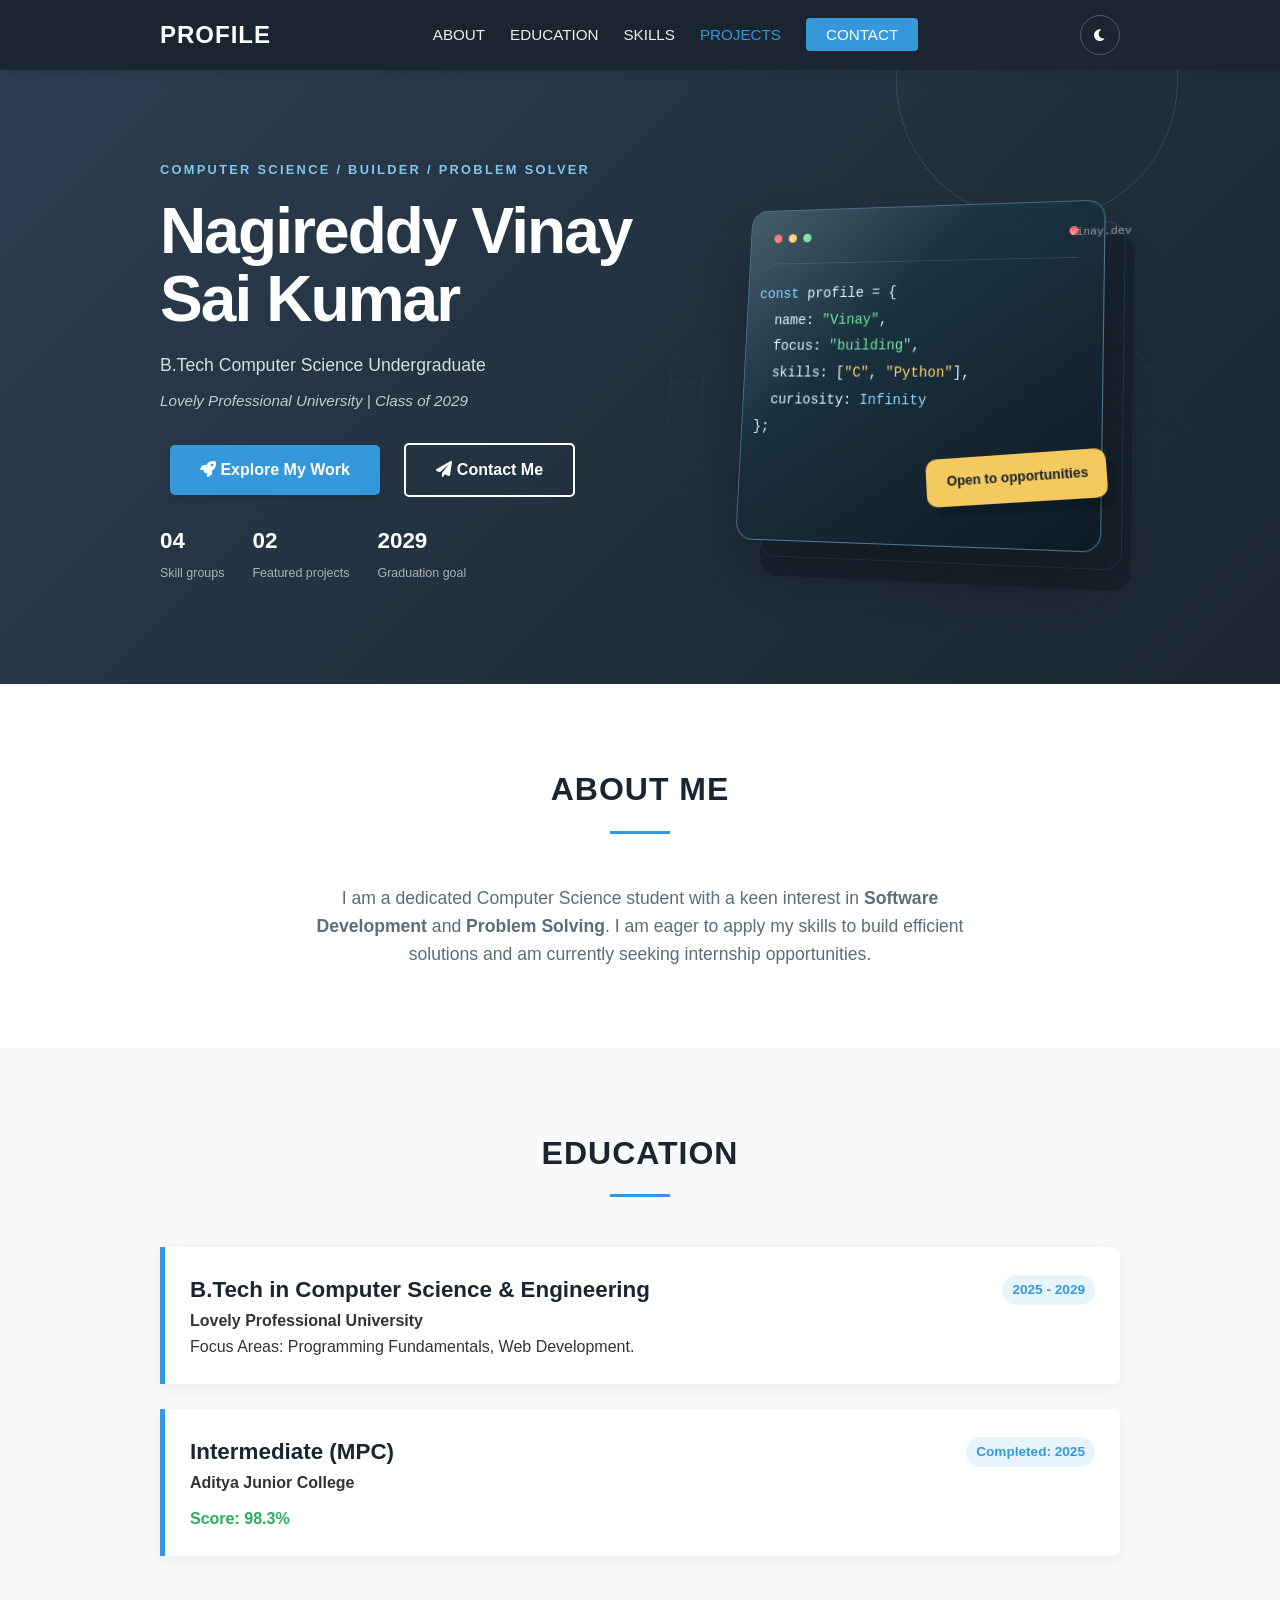
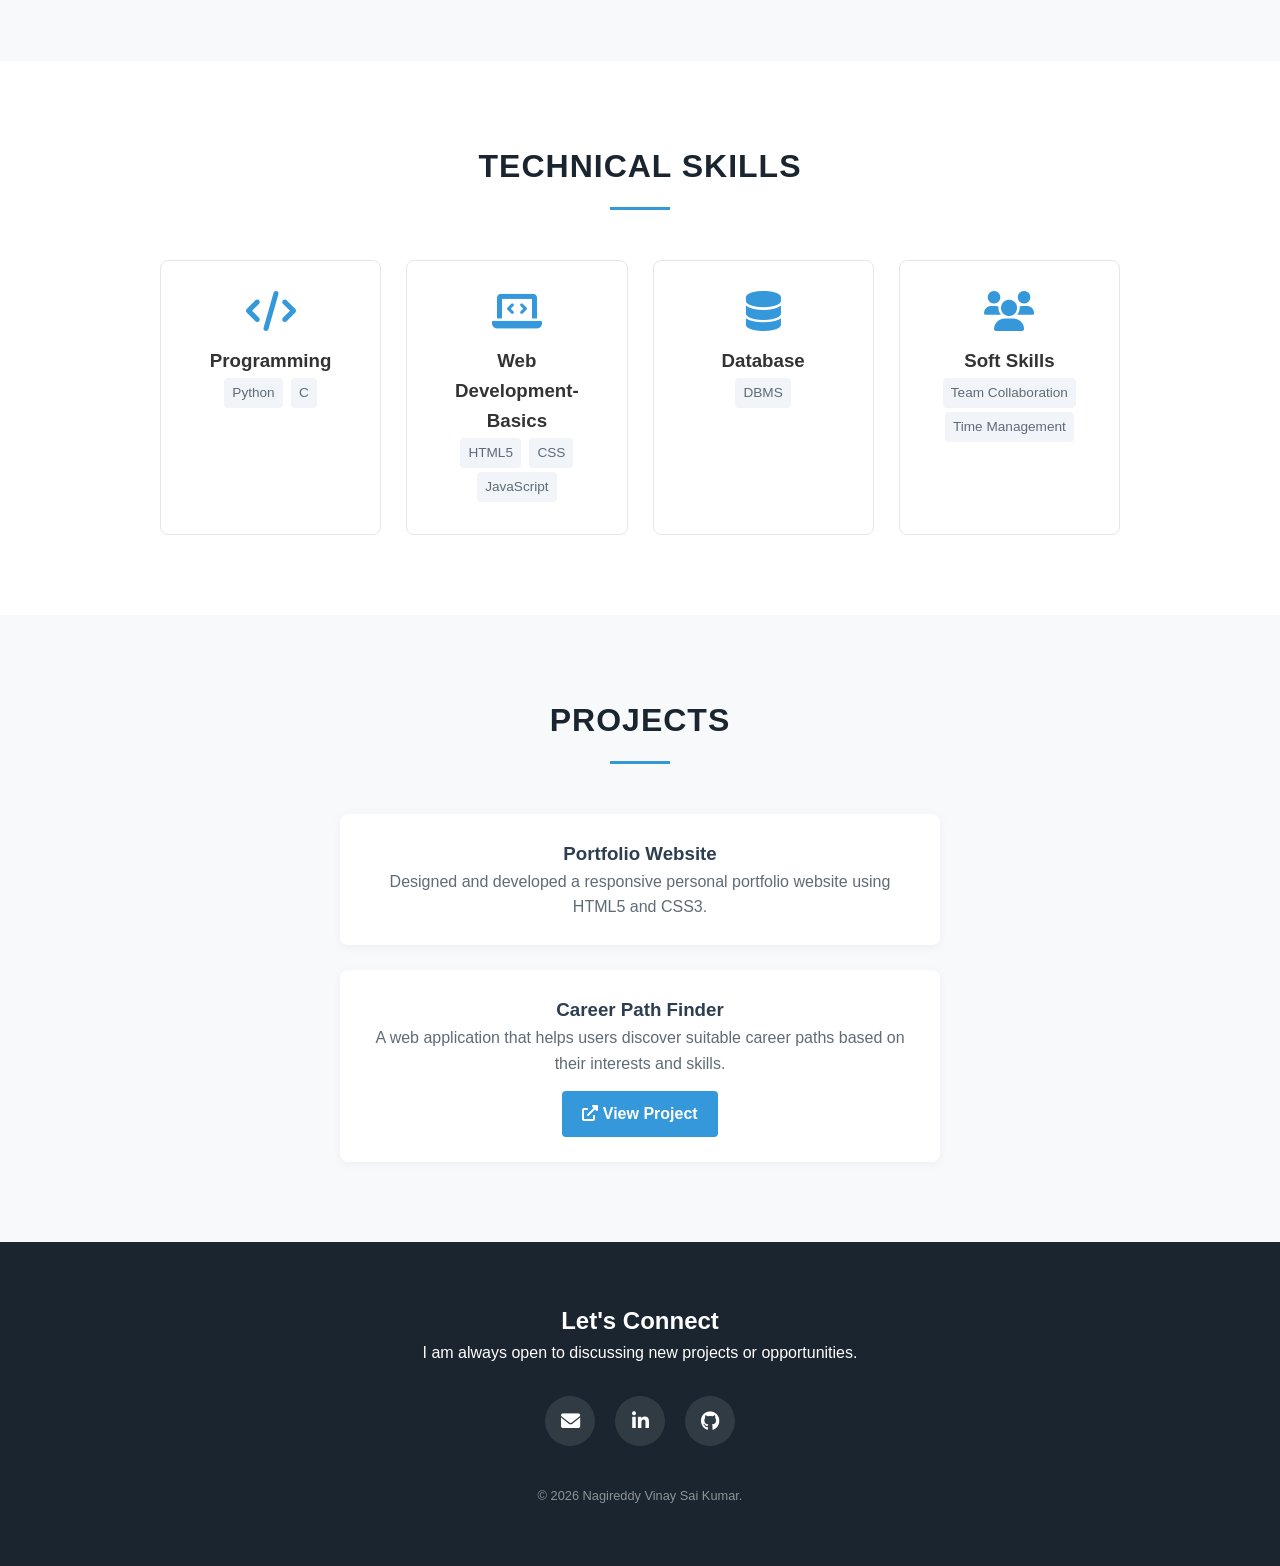
==== commit 2ad5e411: "Add 3D portfolio hero and card interactions" ====
--- a/profile.html
+++ b/profile.html
@@ -88,6 +88,30 @@
         }
         header::before { content: ''; position: absolute; width: 280px; height: 280px; border: 1px solid rgba(255,255,255,0.12); border-radius: 50%; top: -120px; right: 8%; }
         header .container { position: relative; z-index: 1; }
+        .hero-layout { display: grid; grid-template-columns: 1.1fr 0.9fr; align-items: center; gap: 56px; text-align: left; }
+        .hero-copy { max-width: 620px; }
+        .hero-kicker { color: #8bd7ff; font-size: 0.8rem; font-weight: 700; letter-spacing: 0.18em; text-transform: uppercase; margin-bottom: 18px; }
+        .hero-copy h1 { font-size: clamp(2.6rem, 5vw, 4.5rem); line-height: 1.05; margin-bottom: 18px; letter-spacing: -0.03em; }
+        .hero-copy .tagline { max-width: 420px; }
+        .hero-copy .btn-container { text-align: left; }
+        .hero-visual { min-height: 390px; display: grid; place-items: center; perspective: 1200px; position: relative; }
+        .hero-grid { position: absolute; inset: 8% -10% 4%; opacity: 0.3; background-image: linear-gradient(rgba(139,215,255,0.13) 1px, transparent 1px), linear-gradient(90deg, rgba(139,215,255,0.13) 1px, transparent 1px); background-size: 32px 32px; transform: rotateX(62deg) rotateZ(-8deg) translateY(50px); mask-image: linear-gradient(to bottom, transparent, #000 25%, transparent 90%); }
+        .depth-card { width: min(100%, 370px); aspect-ratio: 1.08; padding: 25px; border: 1px solid rgba(139,215,255,0.42); border-radius: 18px; background: linear-gradient(145deg, rgba(34,63,79,0.96), rgba(12,25,34,0.96)); box-shadow: 28px 35px 0 rgba(5,14,20,0.28), 0 30px 70px rgba(0,0,0,0.3); transform: rotateX(8deg) rotateY(-14deg) rotateZ(2deg); transform-style: preserve-3d; transition: transform 0.2s ease-out; position: relative; z-index: 1; }
+        .depth-card::before { content: ''; position: absolute; inset: 12px -18px -18px 12px; border: 1px solid rgba(139,215,255,0.18); border-radius: 18px; transform: translateZ(-35px); }
+        .depth-card::after { content: ''; position: absolute; inset: 0; border-radius: inherit; background: linear-gradient(135deg, rgba(255,255,255,0.16), transparent 35%); pointer-events: none; }
+        .window-bar { display: flex; align-items: center; gap: 7px; padding-bottom: 22px; border-bottom: 1px solid rgba(255,255,255,0.12); }
+        .window-bar span { width: 9px; height: 9px; border-radius: 50%; background: #ff6b6b; }
+        .window-bar span:nth-child(2) { background: #ffd166; }
+        .window-bar span:nth-child(3) { background: #72e6a5; }
+        .window-title { color: rgba(255,255,255,0.52); font: 0.7rem monospace; margin-left: auto; }
+        .code-block { padding-top: 25px; font: 0.88rem/1.9 monospace; color: #dff7ff; transform: translateZ(32px); }
+        .code-block .blue { color: #8bd7ff; }
+        .code-block .green { color: #72e6a5; }
+        .code-block .yellow { color: #ffd166; }
+        .hero-badge { position: absolute; right: -12px; bottom: 42px; background: #f4c95d; color: #13212a; padding: 12px 16px; border-radius: 10px; font-size: 0.78rem; font-weight: 800; box-shadow: 8px 10px 0 rgba(5,14,20,0.25); transform: translateZ(70px) rotateZ(-5deg); z-index: 2; }
+        .hero-meta { display: flex; gap: 28px; margin-top: 26px; }
+        .hero-meta strong { display: block; font-size: 1.4rem; color: #fff; }
+        .hero-meta span { color: rgba(255,255,255,0.62); font-size: 0.78rem; }
         .profile-img {
             width: 160px; height: 160px; border-radius: 50%;
             border: 4px solid rgba(255, 255, 255, 0.5); object-fit: cover;
@@ -146,7 +170,7 @@
         .skills-grid { display: grid; grid-template-columns: repeat(auto-fit, minmax(220px, 1fr)); gap: 25px; }
         .skill-card {
             background: var(--surface-color); padding: 30px; border-radius: 8px; border: 1px solid var(--border-color); text-align: center;
-            transition: 0.3s; transform: translateY(0);
+            transition: box-shadow 0.3s, border-color 0.3s, transform 0.2s ease-out; transform: perspective(900px) rotateX(0) rotateY(0) translateY(0); transform-style: preserve-3d;
         }
         .skill-card:hover { box-shadow: 0 10px 20px rgba(0,0,0,0.08); border-color: var(--accent-color); }
         .skill-card i { font-size: 2.5rem; color: var(--accent-color); margin-bottom: 15px; }
@@ -161,7 +185,7 @@
         .project-card {
             background: var(--surface-color); padding: 25px; border-radius: 8px;
             box-shadow: 0 2px 10px rgba(0,0,0,0.05); max-width: 600px; margin: 0 auto;
-            transition: transform 0.3s ease, box-shadow 0.3s ease;
+            transition: transform 0.2s ease-out, box-shadow 0.3s ease; transform-style: preserve-3d;
         }
         .project-card + .project-card { margin-top: 25px; }
         .project-card:hover { transform: translateY(-6px); box-shadow: 0 14px 28px rgba(0,0,0,0.12); }
@@ -190,6 +214,13 @@
             .btn { display: block; margin: 10px auto; width: 80%; } /* Stack buttons on mobile */
             header { padding: 80px 0; }
             header h1 { font-size: 2.2rem; }
+            .hero-layout { grid-template-columns: 1fr; gap: 35px; text-align: center; }
+            .hero-copy { margin: 0 auto; }
+            .hero-copy .btn-container { text-align: center; }
+            .hero-visual { min-height: 310px; }
+            .hero-meta { justify-content: center; }
+            .depth-card { width: min(100%, 330px); }
+            .hero-badge { right: 0; }
         }
 
         @media (prefers-reduced-motion: reduce) {
@@ -224,18 +255,48 @@
 
     <header>
         <div class="container">
-            <h1>Nagireddy Vinay Sai Kumar</h1>
-            <p>B.Tech Computer Science Undergraduate</p>
-            <p class="tagline">Lovely Professional University | Class of 2029</p>
-            
-            <div class="btn-container">
-                <a href="#education" class="btn btn-primary">
-                    <i class="fas fa-graduation-cap"></i> View Education
-                </a>
-                
-                <a href="#contact" class="btn btn-outline">
-                    <i class="fas fa-paper-plane"></i> Contact Me
-                </a>
+            <div class="hero-layout">
+                <div class="hero-copy reveal">
+                    <p class="hero-kicker">Computer Science / Builder / Problem Solver</p>
+                    <h1>Nagireddy Vinay Sai Kumar</h1>
+                    <p>B.Tech Computer Science Undergraduate</p>
+                    <p class="tagline">Lovely Professional University | Class of 2029</p>
+
+                    <div class="btn-container">
+                        <a href="#projects" class="btn btn-primary">
+                            <i class="fas fa-rocket"></i> Explore My Work
+                        </a>
+
+                        <a href="#contact" class="btn btn-outline">
+                            <i class="fas fa-paper-plane"></i> Contact Me
+                        </a>
+                    </div>
+
+                    <div class="hero-meta">
+                        <div><strong>04</strong><span>Skill groups</span></div>
+                        <div><strong>02</strong><span>Featured projects</span></div>
+                        <div><strong>2029</strong><span>Graduation goal</span></div>
+                    </div>
+                </div>
+
+                <div class="hero-visual reveal">
+                    <div class="hero-grid"></div>
+                    <div class="depth-card" data-tilt>
+                        <div class="window-bar">
+                            <span></span><span></span><span></span>
+                            <span class="window-title">vinay.dev</span>
+                        </div>
+                        <div class="code-block">
+                            <div><span class="blue">const</span> profile = {</div>
+                            <div>&nbsp;&nbsp;name: <span class="green">"Vinay"</span>,</div>
+                            <div>&nbsp;&nbsp;focus: <span class="green">"building"</span>,</div>
+                            <div>&nbsp;&nbsp;skills: [<span class="yellow">"C"</span>, <span class="yellow">"Python"</span>],</div>
+                            <div>&nbsp;&nbsp;curiosity: <span class="blue">Infinity</span></div>
+                            <div>};</div>
+                        </div>
+                        <div class="hero-badge"><i class="fas fa-sparkles"></i> Open to opportunities</div>
+                    </div>
+                </div>
             </div>
         </div>
     </header>
@@ -363,6 +424,26 @@
         const backToTop = document.getElementById('backToTop');
         const sections = document.querySelectorAll('section, footer');
         const sectionLinks = document.querySelectorAll('.nav-links a');
+        const tiltItems = document.querySelectorAll('.skill-card, .project-card, .depth-card');
+        const motionReduced = window.matchMedia('(prefers-reduced-motion: reduce)').matches;
+
+        if (!motionReduced) {
+            tiltItems.forEach((item) => {
+                item.addEventListener('pointermove', (event) => {
+                    const bounds = item.getBoundingClientRect();
+                    const x = (event.clientX - bounds.left) / bounds.width - 0.5;
+                    const y = (event.clientY - bounds.top) / bounds.height - 0.5;
+                    const depth = item.classList.contains('depth-card');
+                    const base = depth ? 'rotateZ(2deg)' : 'translateY(-4px)';
+                    item.style.transform = `perspective(900px) rotateX(${y * -10}deg) rotateY(${x * 12}deg) ${base}`;
+                });
+                item.addEventListener('pointerleave', () => {
+                    item.style.transform = item.classList.contains('depth-card')
+                        ? 'rotateX(8deg) rotateY(-14deg) rotateZ(2deg)'
+                        : 'perspective(900px) rotateX(0) rotateY(0) translateY(0)';
+                });
+            });
+        }
 
         const setTheme = (isDark) => {
             body.classList.toggle('dark-mode', isDark);
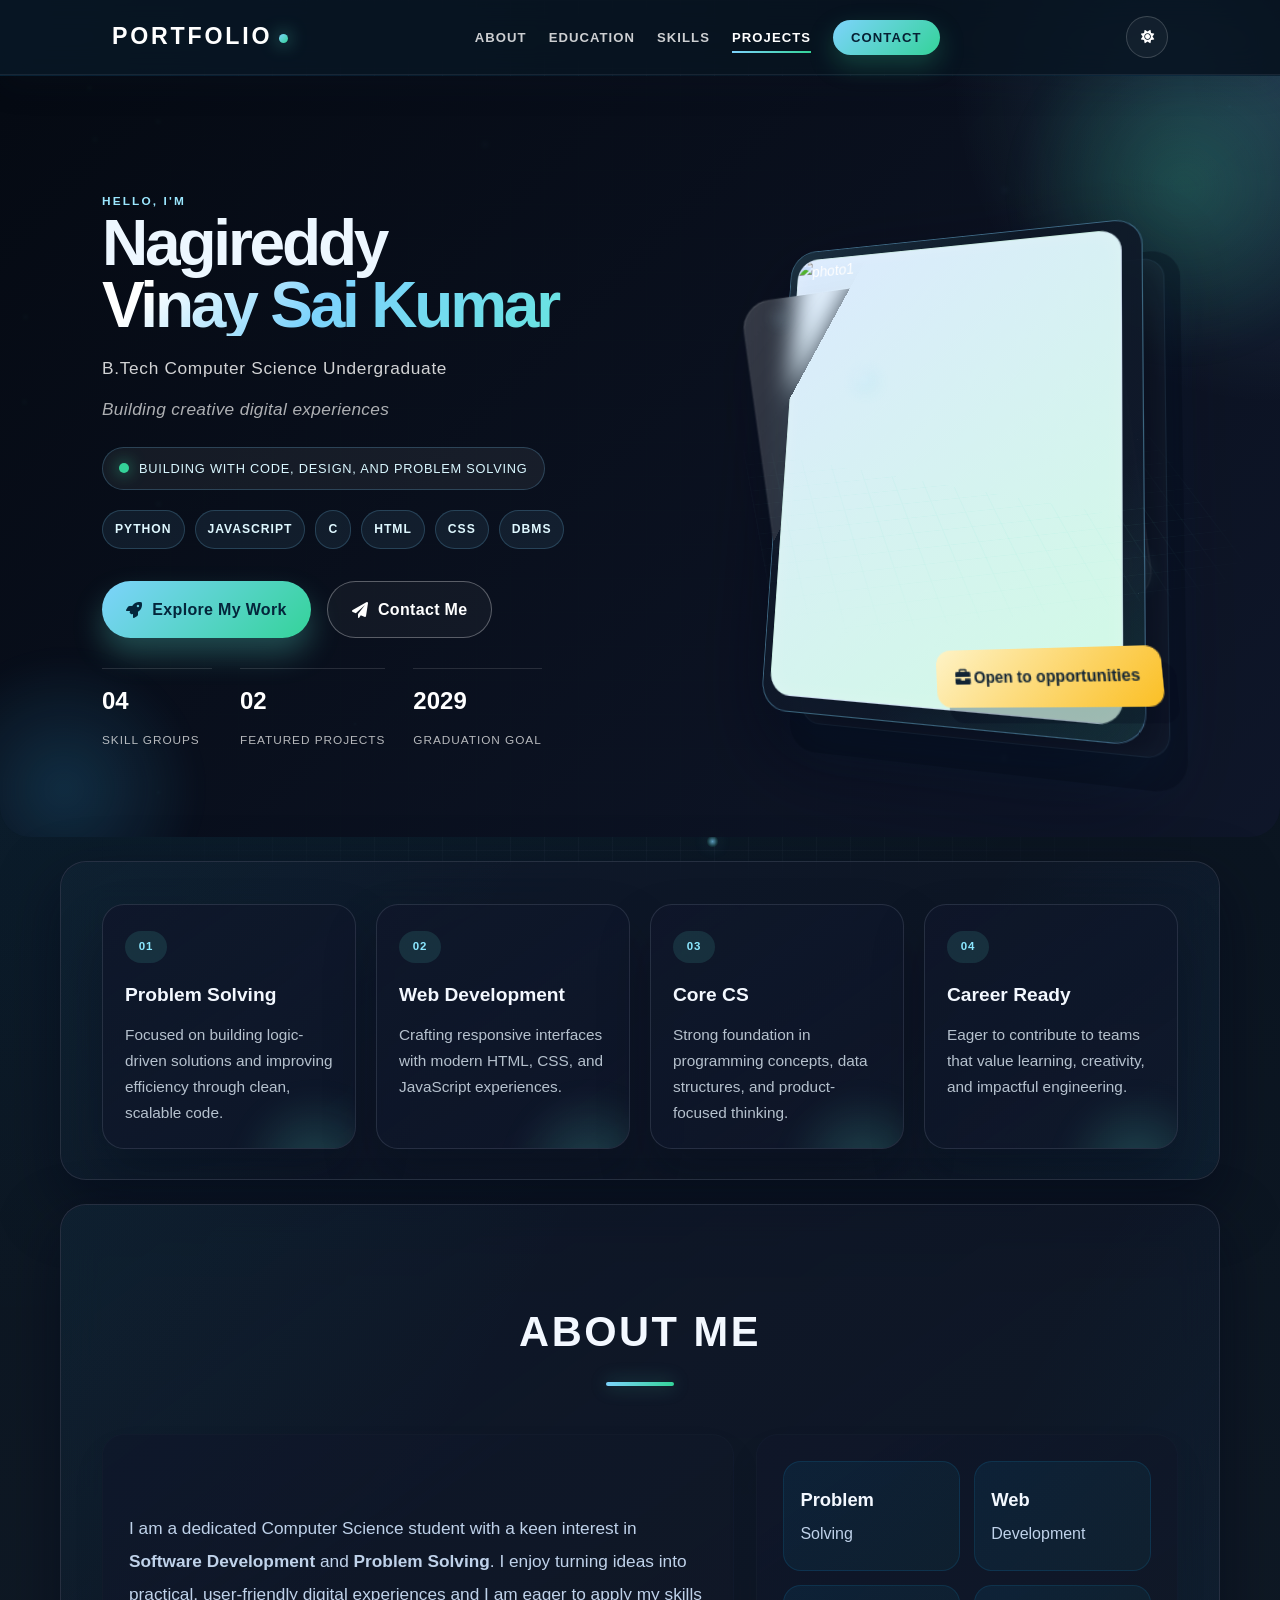
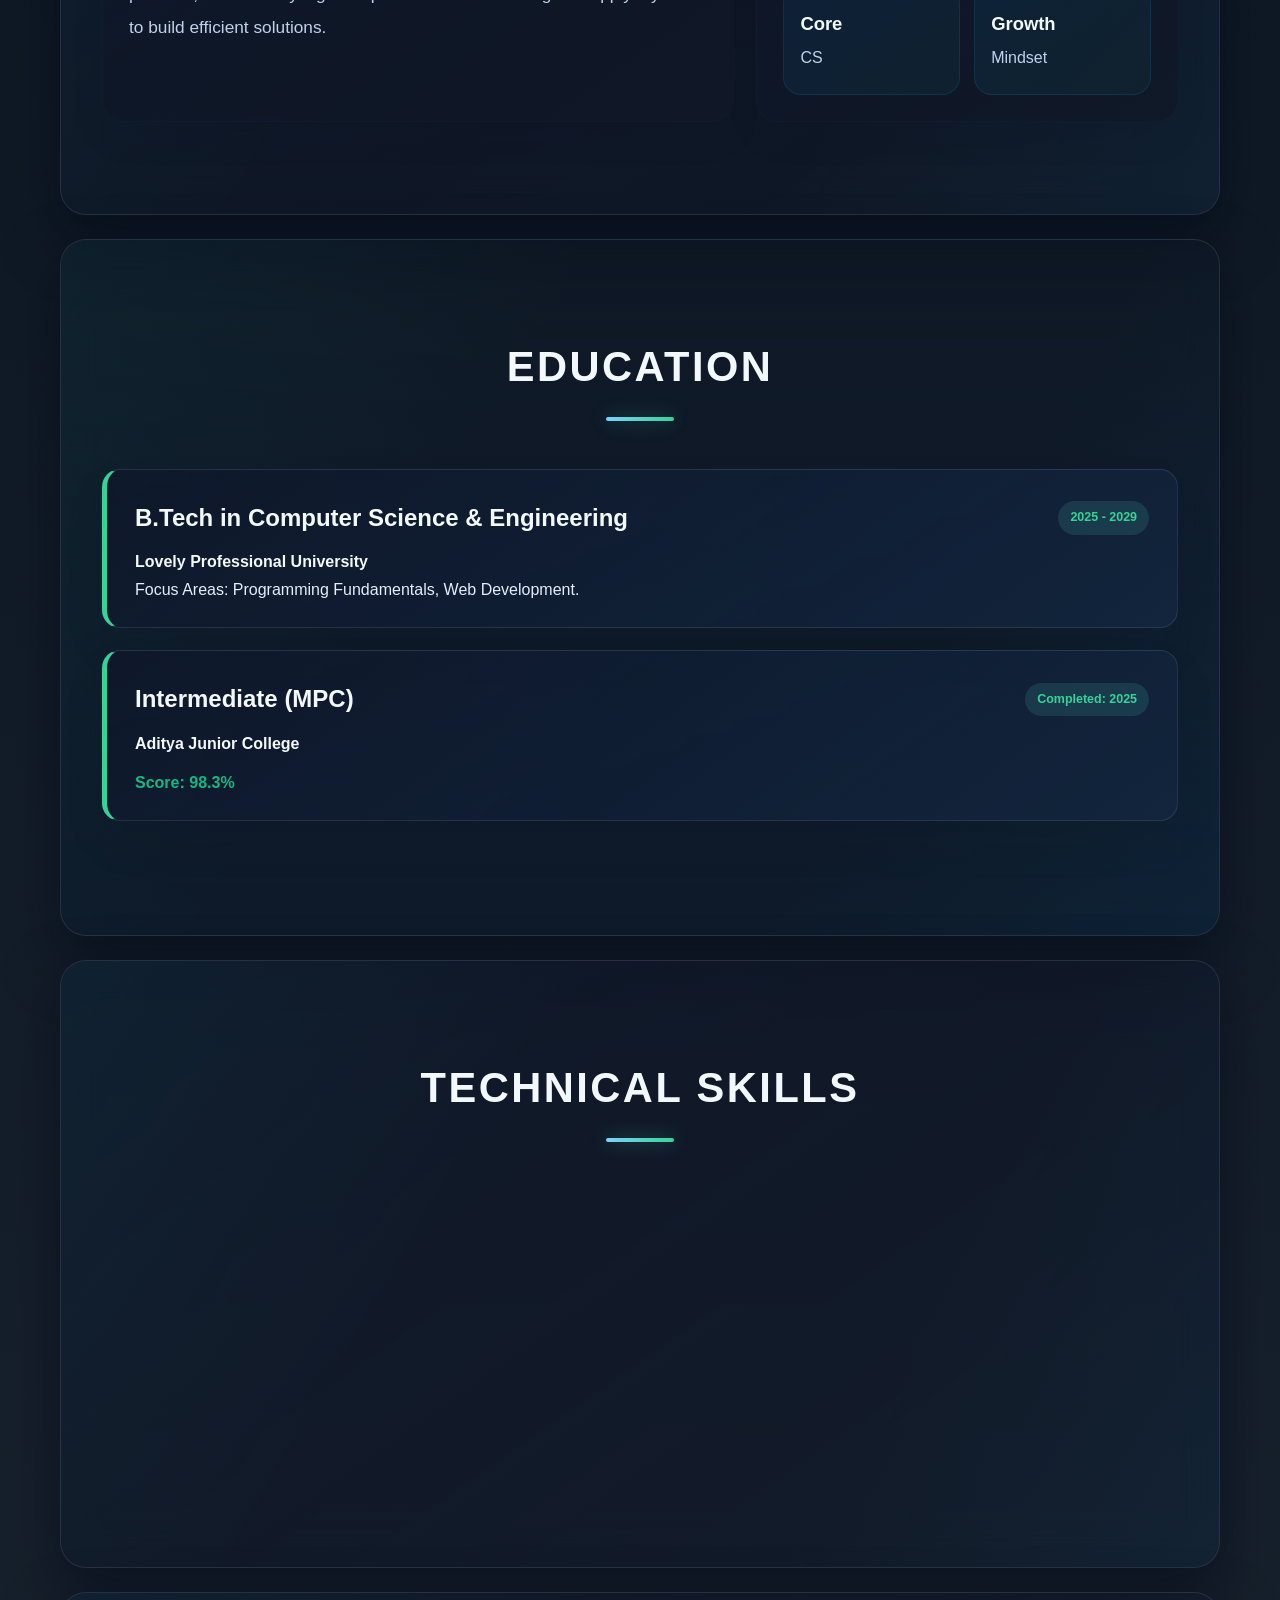
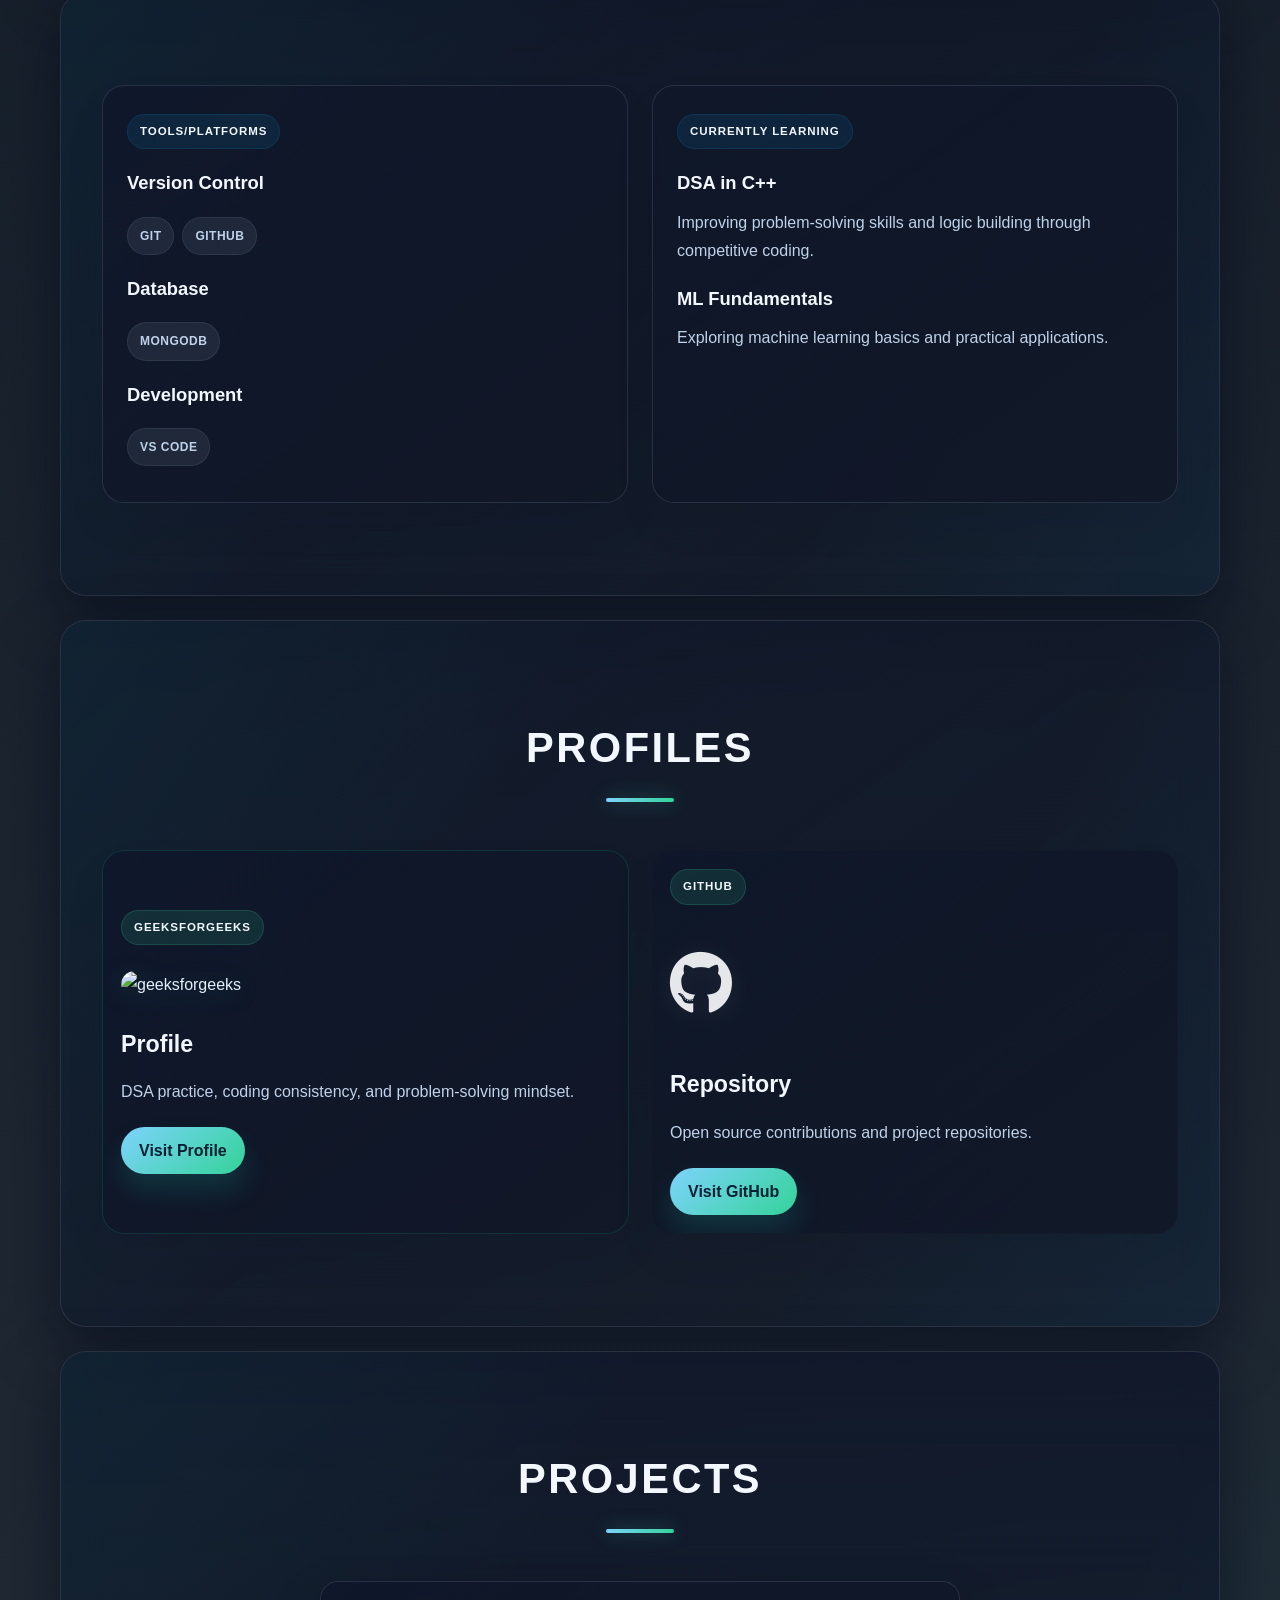
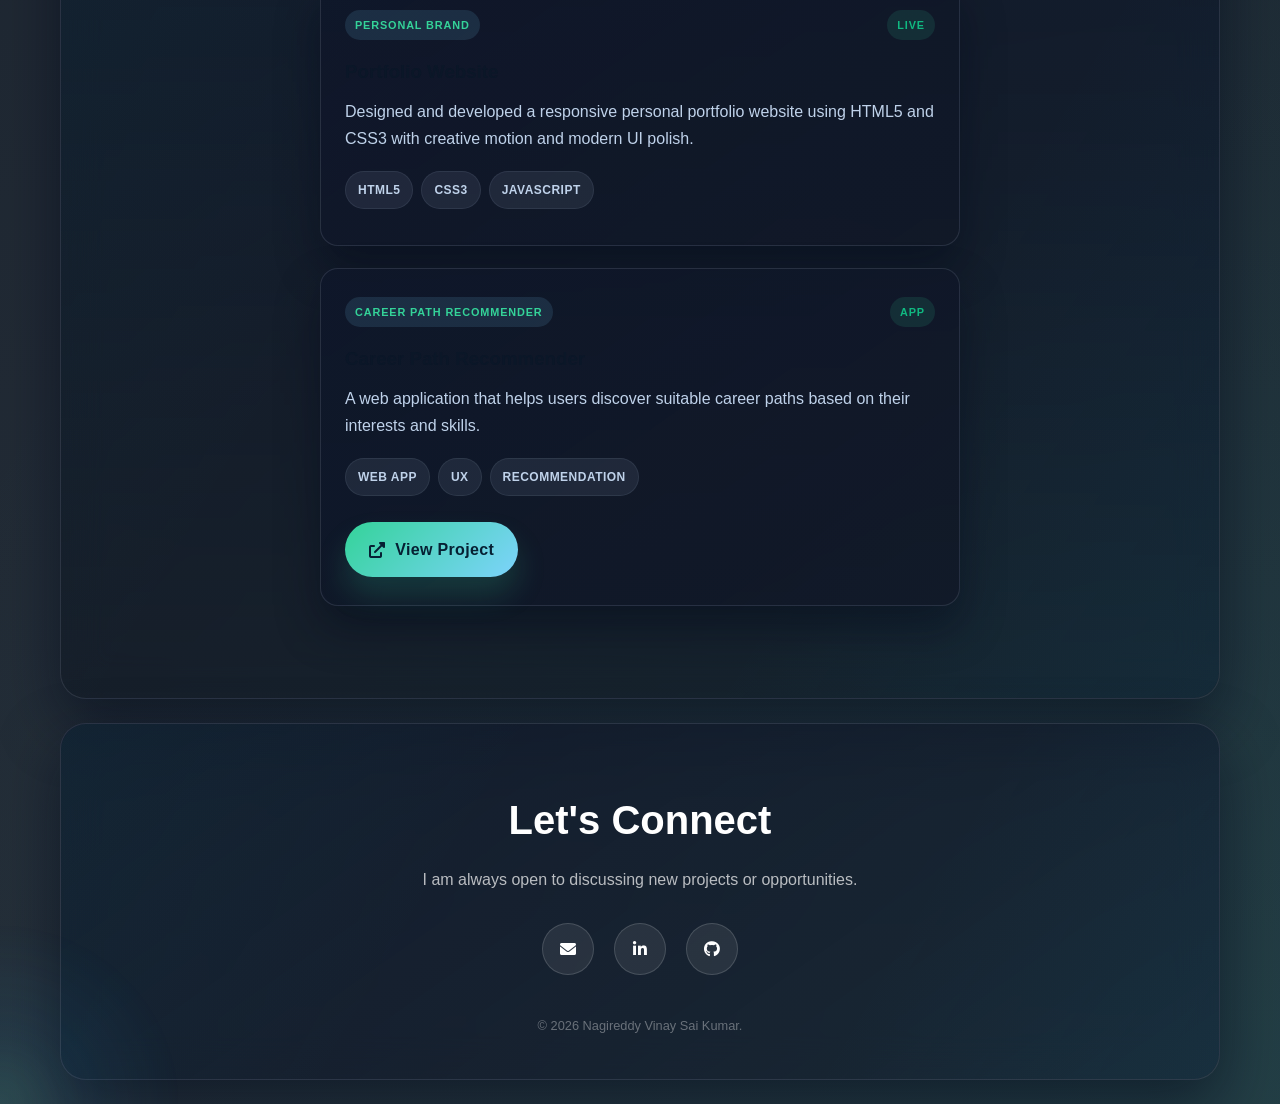
==== commit 607d467b: "Update portfolio: new profile photo, GFG logo, career path recommender project, CV alignment, and st" ====
--- a/profile.html
+++ b/profile.html
@@ -1,239 +1,17 @@
-<!DOCTYPE html>
+﻿<!DOCTYPE html>
 <html lang="en">
 <head>
     <meta charset="UTF-8">
     <meta name="viewport" content="width=device-width, initial-scale=1.0">
     <title>Portfolio - Nagireddy Vinay Sai Kumar</title>
     <link rel="stylesheet" href="https://cdnjs.cloudflare.com/ajax/libs/font-awesome/6.0.0/css/all.min.css">
-    <style>
-        /* --- CSS VARIABLES & RESET --- */
-        :root {
-            --primary-color: #1a252f;
-            --secondary-color: #2c3e50;
-            --accent-color: #3498db;
-            --bg-color: #ffffff;
-            --light-bg: #f8f9fa;
-            --surface-color: #ffffff;
-            --soft-surface: #f1f5f9;
-            --text-color: #333;
-            --muted-color: #5f6b76;
-            --border-color: #e5e7eb;
-            --font-main: 'Segoe UI', Roboto, Helvetica, Arial, sans-serif;
-        }
-
-        body.dark-mode {
-            --bg-color: #101820;
-            --light-bg: #17232d;
-            --surface-color: #1d2b36;
-            --soft-surface: #253541;
-            --text-color: #edf2f7;
-            --muted-color: #b7c3ce;
-            --border-color: #334754;
-            --primary-color: #0d151c;
-            --secondary-color: #1f3442;
-        }
-
-        * { margin: 0; padding: 0; box-sizing: border-box; }
-        
-        /* Smooth Scrolling is key for the button redirect effect */
-        html { scroll-behavior: smooth; scroll-padding-top: 80px; }
-
-        body {
-            font-family: var(--font-main);
-            color: var(--text-color);
-            line-height: 1.6;
-            background-color: var(--bg-color);
-            padding-top: 60px;
-            transition: background-color 0.3s ease, color 0.3s ease;
-        }
-
-        a { text-decoration: none; transition: 0.3s; }
-        ul { list-style: none; }
-
-        .container { max-width: 1000px; margin: 0 auto; padding: 0 20px; }
-        .section-padding { padding: 80px 0; }
-        .text-center { text-align: center; }
-
-        /* --- NAVIGATION BAR --- */
-        .navbar {
-            background-color: var(--primary-color);
-            position: fixed; top: 0; left: 0; width: 100%; z-index: 1000;
-            box-shadow: 0 2px 10px rgba(0,0,0,0.1);
-        }
-        .nav-container {
-            max-width: 1000px; margin: 0 auto; padding: 15px 20px;
-            display: flex; justify-content: space-between; align-items: center;
-        }
-        .logo { color: #fff; font-size: 1.5rem; font-weight: bold; letter-spacing: 1px; }
-        .logo span { color: var(--accent-color); }
-        .nav-links { display: flex; gap: 25px; }
-        .nav-links a { color: #ecf0f1; font-weight: 500; font-size: 0.95rem; text-transform: uppercase; }
-        .nav-links a:hover, .nav-links a.active { color: var(--accent-color); }
-        .nav-btn { background: var(--accent-color); padding: 8px 20px; border-radius: 4px; color: #fff !important; }
-        .nav-btn:hover { background: #2980b9; }
-        .nav-actions { display: flex; align-items: center; gap: 10px; }
-        .icon-btn, .menu-toggle {
-            width: 40px; height: 40px; border: 1px solid rgba(255,255,255,0.25); border-radius: 50%;
-            background: transparent; color: #fff; cursor: pointer; transition: 0.3s;
-        }
-        .icon-btn:hover, .menu-toggle:hover { background: var(--accent-color); border-color: var(--accent-color); }
-        .menu-toggle { display: none; font-size: 1rem; }
-        .scroll-progress { height: 3px; width: 0; background: var(--accent-color); position: absolute; bottom: 0; left: 0; }
-
-        /* --- HERO SECTION --- */
-        header {
-            background: linear-gradient(135deg, var(--secondary-color), var(--primary-color));
-            color: #fff; padding: 100px 0; text-align: center;
-            position: relative; overflow: hidden;
-        }
-        header::before { content: ''; position: absolute; width: 280px; height: 280px; border: 1px solid rgba(255,255,255,0.12); border-radius: 50%; top: -120px; right: 8%; }
-        header .container { position: relative; z-index: 1; }
-        .hero-layout { display: grid; grid-template-columns: 1.1fr 0.9fr; align-items: center; gap: 56px; text-align: left; }
-        .hero-copy { max-width: 620px; }
-        .hero-kicker { color: #8bd7ff; font-size: 0.8rem; font-weight: 700; letter-spacing: 0.18em; text-transform: uppercase; margin-bottom: 18px; }
-        .hero-copy h1 { font-size: clamp(2.6rem, 5vw, 4.5rem); line-height: 1.05; margin-bottom: 18px; letter-spacing: -0.03em; }
-        .hero-copy .tagline { max-width: 420px; }
-        .hero-copy .btn-container { text-align: left; }
-        .hero-visual { min-height: 390px; display: grid; place-items: center; perspective: 1200px; position: relative; }
-        .hero-grid { position: absolute; inset: 8% -10% 4%; opacity: 0.3; background-image: linear-gradient(rgba(139,215,255,0.13) 1px, transparent 1px), linear-gradient(90deg, rgba(139,215,255,0.13) 1px, transparent 1px); background-size: 32px 32px; transform: rotateX(62deg) rotateZ(-8deg) translateY(50px); mask-image: linear-gradient(to bottom, transparent, #000 25%, transparent 90%); }
-        .depth-card { width: min(100%, 370px); aspect-ratio: 1.08; padding: 25px; border: 1px solid rgba(139,215,255,0.42); border-radius: 18px; background: linear-gradient(145deg, rgba(34,63,79,0.96), rgba(12,25,34,0.96)); box-shadow: 28px 35px 0 rgba(5,14,20,0.28), 0 30px 70px rgba(0,0,0,0.3); transform: rotateX(8deg) rotateY(-14deg) rotateZ(2deg); transform-style: preserve-3d; transition: transform 0.2s ease-out; position: relative; z-index: 1; }
-        .depth-card::before { content: ''; position: absolute; inset: 12px -18px -18px 12px; border: 1px solid rgba(139,215,255,0.18); border-radius: 18px; transform: translateZ(-35px); }
-        .depth-card::after { content: ''; position: absolute; inset: 0; border-radius: inherit; background: linear-gradient(135deg, rgba(255,255,255,0.16), transparent 35%); pointer-events: none; }
-        .window-bar { display: flex; align-items: center; gap: 7px; padding-bottom: 22px; border-bottom: 1px solid rgba(255,255,255,0.12); }
-        .window-bar span { width: 9px; height: 9px; border-radius: 50%; background: #ff6b6b; }
-        .window-bar span:nth-child(2) { background: #ffd166; }
-        .window-bar span:nth-child(3) { background: #72e6a5; }
-        .window-title { color: rgba(255,255,255,0.52); font: 0.7rem monospace; margin-left: auto; }
-        .code-block { padding-top: 25px; font: 0.88rem/1.9 monospace; color: #dff7ff; transform: translateZ(32px); }
-        .code-block .blue { color: #8bd7ff; }
-        .code-block .green { color: #72e6a5; }
-        .code-block .yellow { color: #ffd166; }
-        .hero-badge { position: absolute; right: -12px; bottom: 42px; background: #f4c95d; color: #13212a; padding: 12px 16px; border-radius: 10px; font-size: 0.78rem; font-weight: 800; box-shadow: 8px 10px 0 rgba(5,14,20,0.25); transform: translateZ(70px) rotateZ(-5deg); z-index: 2; }
-        .hero-meta { display: flex; gap: 28px; margin-top: 26px; }
-        .hero-meta strong { display: block; font-size: 1.4rem; color: #fff; }
-        .hero-meta span { color: rgba(255,255,255,0.62); font-size: 0.78rem; }
-        .profile-img {
-            width: 160px; height: 160px; border-radius: 50%;
-            border: 4px solid rgba(255, 255, 255, 0.5); object-fit: cover;
-            background-color: #ddd; margin-bottom: 20px;
-        }
-        header h1 { font-size: 2.8rem; margin-bottom: 10px; font-weight: 700; }
-        header p { font-size: 1.1rem; opacity: 0.9; color: #ecf0f1; }
-        .tagline { margin-top: 10px; font-style: italic; opacity: 0.8; font-size: 0.95rem; }
-
-        /* --- BUTTONS --- */
-        .btn-container { margin-top: 30px; }
-        
-        .btn {
-            display: inline-block; padding: 12px 30px; border-radius: 5px; font-weight: 600;
-            margin: 0 10px; /* Space between buttons */
-            transition: 0.3s;
-        }
-
-        /* Primary Button (Education) */
-        .btn-primary {
-            background: var(--accent-color); color: #fff;
-            box-shadow: 0 4px 6px rgba(0,0,0,0.1);
-        }
-        .btn-primary:hover { background: #2980b9; transform: translateY(-2px); }
-
-        /* Secondary Button (Contact - Outline Style) */
-        .btn-outline {
-            background: transparent; border: 2px solid #fff; color: #fff;
-        }
-        .btn-outline:hover { background: #fff; color: var(--primary-color); transform: translateY(-2px); }
-        .btn:focus-visible, .icon-btn:focus-visible, .menu-toggle:focus-visible, a:focus-visible { outline: 3px solid #f1c40f; outline-offset: 3px; }
-
-        /* --- SECTIONS & CARDS --- */
-        .section-title {
-            font-size: 2rem; color: var(--primary-color); margin-bottom: 50px;
-            position: relative; display: inline-block; text-transform: uppercase; letter-spacing: 1px;
-        }
-        .section-title::after {
-            content: ''; display: block; width: 60px; height: 3px;
-            background: var(--accent-color); margin: 15px auto 0;
-        }
-
-        /* Education */
-        #education { background-color: var(--light-bg); }
-        .edu-card {
-            background: var(--surface-color); border-left: 5px solid var(--accent-color);
-            padding: 25px; margin-bottom: 25px; box-shadow: 0 4px 15px rgba(0,0,0,0.05);
-            border-radius: 0 8px 8px 0;
-        }
-        .edu-header { display: flex; justify-content: space-between; align-items: center; flex-wrap: wrap; }
-        .edu-card h3 { color: var(--primary-color); font-size: 1.4rem; }
-        .edu-card .year { background: #e8f4fc; color: var(--accent-color); padding: 4px 10px; border-radius: 15px; font-size: 0.85rem; font-weight: bold; }
-        .edu-card .grade { font-weight: bold; color: #27ae60; margin-top: 10px; display: block; }
-
-        /* Skills */
-        .skills-grid { display: grid; grid-template-columns: repeat(auto-fit, minmax(220px, 1fr)); gap: 25px; }
-        .skill-card {
-            background: var(--surface-color); padding: 30px; border-radius: 8px; border: 1px solid var(--border-color); text-align: center;
-            transition: box-shadow 0.3s, border-color 0.3s, transform 0.2s ease-out; transform: perspective(900px) rotateX(0) rotateY(0) translateY(0); transform-style: preserve-3d;
-        }
-        .skill-card:hover { box-shadow: 0 10px 20px rgba(0,0,0,0.08); border-color: var(--accent-color); }
-        .skill-card i { font-size: 2.5rem; color: var(--accent-color); margin-bottom: 15px; }
-        .skill-tags span { display: inline-block; background: var(--soft-surface); color: var(--muted-color); padding: 4px 8px; border-radius: 4px; font-size: 0.85rem; margin: 2px; }
-
-        /* Project links */
-        .project-btn {
-            display: inline-block; margin-top: 15px; padding: 10px 20px;
-            background: var(--accent-color); color: #fff; border-radius: 4px; font-weight: 600;
-        }
-        .project-btn:hover { background: #2980b9; transform: translateY(-2px); }
-        .project-card {
-            background: var(--surface-color); padding: 25px; border-radius: 8px;
-            box-shadow: 0 2px 10px rgba(0,0,0,0.05); max-width: 600px; margin: 0 auto;
-            transition: transform 0.2s ease-out, box-shadow 0.3s ease; transform-style: preserve-3d;
-        }
-        .project-card + .project-card { margin-top: 25px; }
-        .project-card:hover { transform: translateY(-6px); box-shadow: 0 14px 28px rgba(0,0,0,0.12); }
-        .project-card p, .about-copy { color: var(--muted-color) !important; }
-        #projects { background-color: var(--light-bg) !important; }
-        .reveal { opacity: 0; transform: translateY(24px); transition: opacity 0.7s ease, transform 0.7s ease; }
-        .reveal.visible { opacity: 1; transform: translateY(0); }
-        .back-to-top { position: fixed; right: 24px; bottom: 24px; opacity: 0; pointer-events: none; transform: translateY(12px); z-index: 900; }
-        .back-to-top.visible { opacity: 1; pointer-events: auto; transform: translateY(0); }
-
-        /* Footer */
-        footer { background: var(--primary-color); color: #fff; text-align: center; padding: 60px 0; }
-        .social-links { display: flex; justify-content: center; gap: 20px; margin-top: 30px; }
-        .social-icon {
-            width: 50px; height: 50px; background: rgba(255,255,255,0.1); border-radius: 50%;
-            display: flex; align-items: center; justify-content: center; color: #fff; font-size: 1.2rem; transition: 0.3s;
-        }
-        .social-icon:hover { background: var(--accent-color); transform: translateY(-3px); }
-
-        @media (max-width: 768px) {
-            .nav-links { display: none; position: absolute; top: 64px; left: 20px; right: 20px; padding: 16px; background: var(--primary-color); flex-direction: column; gap: 14px; border-radius: 0 0 8px 8px; box-shadow: 0 12px 20px rgba(0,0,0,0.2); }
-            .nav-links.open { display: flex; }
-            .navbar { text-align: center; padding: 10px 0; }
-            .nav-container { justify-content: space-between; }
-            .menu-toggle { display: block; }
-            .btn { display: block; margin: 10px auto; width: 80%; } /* Stack buttons on mobile */
-            header { padding: 80px 0; }
-            header h1 { font-size: 2.2rem; }
-            .hero-layout { grid-template-columns: 1fr; gap: 35px; text-align: center; }
-            .hero-copy { margin: 0 auto; }
-            .hero-copy .btn-container { text-align: center; }
-            .hero-visual { min-height: 310px; }
-            .hero-meta { justify-content: center; }
-            .depth-card { width: min(100%, 330px); }
-            .hero-badge { right: 0; }
-        }
-
-        @media (prefers-reduced-motion: reduce) {
-            html { scroll-behavior: auto; }
-            *, *::before, *::after { animation-duration: 0.01ms !important; transition-duration: 0.01ms !important; }
-        }
-    </style>
+    <link rel="stylesheet" href="styles.css">
 </head>
-<body>
+<body class="dark-mode">
 
     <nav class="navbar">
         <div class="nav-container">
-            <a href="#" class="logo">PROFILE<span></span></a>
+            <a href="#" class="logo">Portfolio<span></span></a>
             <ul class="nav-links" id="navLinks">
                 <li><a href="#about">About</a></li>
                 <li><a href="#education">Education</a></li>
@@ -257,10 +35,24 @@
         <div class="container">
             <div class="hero-layout">
                 <div class="hero-copy reveal">
-                    <p class="hero-kicker">Computer Science / Builder / Problem Solver</p>
-                    <h1>Nagireddy Vinay Sai Kumar</h1>
-                    <p>B.Tech Computer Science Undergraduate</p>
-                    <p class="tagline">Lovely Professional University | Class of 2029</p>
+                    <span class="hero-kicker">Hello, I'm</span>
+                    <h1>Nagireddy <span>Vinay Sai Kumar</span></h1>
+                    <p class="role-line">B.Tech Computer Science Undergraduate</p>
+                    <p class="tagline" data-strings="Lovely Professional University | Class of 2029, Building creative digital experiences, Solving real-world problems with code">Lovely Professional University | Class of 2029</p>
+
+                    <div class="hero-status">
+                        <span class="status-dot"></span>
+                        Building with code, design, and problem solving
+                    </div>
+
+                    <div class="hero-tech" aria-label="Technology stack">
+                        <span>Python</span>
+                        <span>JavaScript</span>
+                        <span>C</span>
+                        <span>HTML</span>
+                        <span>CSS</span>
+                        <span>DBMS</span>
+                    </div>
 
                     <div class="btn-container">
                         <a href="#projects" class="btn btn-primary">
@@ -281,34 +73,60 @@
 
                 <div class="hero-visual reveal">
                     <div class="hero-grid"></div>
-                    <div class="depth-card" data-tilt>
-                        <div class="window-bar">
-                            <span></span><span></span><span></span>
-                            <span class="window-title">vinay.dev</span>
+                    <div class="portrait-panel" data-tilt>
+                        <div class="portrait-frame">
+                            <img src="https://i.ibb.co/dwSwvSk3/photo1.png" alt="photo1" class="portrait-image">
                         </div>
-                        <div class="code-block">
-                            <div><span class="blue">const</span> profile = {</div>
-                            <div>&nbsp;&nbsp;name: <span class="green">"Vinay"</span>,</div>
-                            <div>&nbsp;&nbsp;focus: <span class="green">"building"</span>,</div>
-                            <div>&nbsp;&nbsp;skills: [<span class="yellow">"C"</span>, <span class="yellow">"Python"</span>],</div>
-                            <div>&nbsp;&nbsp;curiosity: <span class="blue">Infinity</span></div>
-                            <div>};</div>
-                        </div>
-                        <div class="hero-badge"><i class="fas fa-sparkles"></i> Open to opportunities</div>
+                        <div class="hero-badge"><i class="fas fa-briefcase"></i> Open to opportunities</div>
                     </div>
                 </div>
             </div>
         </div>
     </header>
 
+    <section class="highlights section-padding" aria-label="Career highlights">
+        <div class="container">
+            <div class="showcase-grid">
+                <article class="highlight-card reveal">
+                    <span class="chip">01</span>
+                    <h3>Problem Solving</h3>
+                    <p>Focused on building logic-driven solutions and improving efficiency through clean, scalable code.</p>
+                </article>
+                <article class="highlight-card reveal">
+                    <span class="chip">02</span>
+                    <h3>Web Development</h3>
+                    <p>Crafting responsive interfaces with modern HTML, CSS, and JavaScript experiences.</p>
+                </article>
+                <article class="highlight-card reveal">
+                    <span class="chip">03</span>
+                    <h3>Core CS</h3>
+                    <p>Strong foundation in programming concepts, data structures, and product-focused thinking.</p>
+                </article>
+                <article class="highlight-card reveal">
+                    <span class="chip">04</span>
+                    <h3>Career Ready</h3>
+                    <p>Eager to contribute to teams that value learning, creativity, and impactful engineering.</p>
+                </article>
+            </div>
+        </div>
+    </section>
+
     <section id="about" class="section-padding">
         <div class="container">
             <div class="text-center"><h2 class="section-title">About Me</h2></div>
-            <div class="text-center reveal">
-                <p class="about-copy" style="max-width: 700px; margin: 0 auto; font-size: 1.1rem;">
-                    I am a dedicated Computer Science student with a keen interest in <strong>Software Development</strong> and <strong>Problem Solving</strong>. 
-                    I am eager to apply my skills to build efficient solutions and am currently seeking internship opportunities.
-                </p>
+            <div class="about-layout reveal">
+                <div class="about-card about-copy-card">
+                    <p class="about-copy">
+                        I am a dedicated Computer Science student with a keen interest in <strong>Software Development</strong> and <strong>Problem Solving</strong>.
+                        I enjoy turning ideas into practical, user-friendly digital experiences and I am eager to apply my skills to build efficient solutions.
+                    </p>
+                </div>
+                <div class="about-card about-metrics-card">
+                    <div class="metric-pill"><strong>Problem</strong><span>Solving</span></div>
+                    <div class="metric-pill"><strong>Web</strong><span>Development</span></div>
+                    <div class="metric-pill"><strong>Core</strong><span>CS</span></div>
+                    <div class="metric-pill"><strong>Growth</strong><span>Mindset</span></div>
+                </div>
             </div>
         </div>
     </section>
@@ -343,15 +161,17 @@
             <div class="skills-grid">
                 <div class="skill-card reveal">
                     <i class="fas fa-code"></i>
-                    <h3>Programming</h3>
+                    <h3>Languages</h3>
                     <div class="skill-tags">
+                        <span>C++</span>
                         <span>Python</span>
                         <span>C</span>
+                        <span>SQL</span>
                     </div>
                 </div>
                 <div class="skill-card reveal">
                     <i class="fas fa-laptop-code"></i>
-                    <h3>Web Development- Basics</h3>
+                    <h3>Web Development</h3>
                     <div class="skill-tags">
                         <span>HTML5</span>
                         <span>CSS</span>
@@ -360,16 +180,20 @@
                 </div>
                 <div class="skill-card reveal">
                     <i class="fas fa-database"></i>
-                    <h3>Database</h3>
+                    <h3>Core Concepts</h3>
                     <div class="skill-tags">
+                        <span>DSA</span>
+                        <span>OOPS</span>
                         <span>DBMS</span>
+                        <span>Computer Networks</span>
                     </div>
                 </div>
                 <div class="skill-card reveal">
                     <i class="fas fa-users"></i>
                     <h3>Soft Skills</h3>
                     <div class="skill-tags">
-                        <span>Team Collaboration</span>
+                        <span>Problem-Solving</span>
+                        <span>Adaptability</span>
                         <span>Time Management</span>
                     </div>
                 </div>
@@ -377,17 +201,92 @@
         </div>
     </section>
 
-    <section id="projects" class="section-padding" style="background-color: #f9f9f9;">
+    <section class="stack-section section-padding" aria-label="Tools and learning">
+        <div class="container">
+            <div class="stack-layout">
+                <div class="stack-card reveal">
+                    <div class="stack-header">
+                        <span class="stack-badge">Tools/Platforms</span>
+                    </div>
+                    <h3>Version Control</h3>
+                    <div class="stack-tags">
+                        <span>Git</span>
+                        <span>GitHub</span>
+                    </div>
+                    <h3>Database</h3>
+                    <div class="stack-tags">
+                        <span>MongoDB</span>
+                    </div>
+                    <h3>Development</h3>
+                    <div class="stack-tags">
+                        <span>VS Code</span>
+                    </div>
+                </div>
+
+                <div class="stack-card reveal">
+                    <div class="stack-header">
+                        <span class="stack-badge">Currently Learning</span>
+                    </div>
+                    <h3>DSA in C++</h3>
+                    <p>Improving problem-solving skills and logic building through competitive coding.</p>
+                    <h3>ML Fundamentals</h3>
+                    <p>Exploring machine learning basics and practical applications.</p>
+                </div>
+            </div>
+        </div>
+    </section>
+
+    <section class="stats-section section-padding" aria-label="GitHub and coding stats">
+        <div class="container">
+            <div class="text-center"><h2 class="section-title">Profiles</h2></div>
+            <div class="stats-grid reveal">
+                <div class="stats-card geeks-card">
+                    <div class="stats-label">GeeksforGeeks</div>
+                    <img class="gfg-logo" src="https://i.ibb.co/pr9vQW74/geeksforgeeks.png" alt="geeksforgeeks" />
+                    <h3>Profile</h3>
+                    <p>DSA practice, coding consistency, and problem-solving mindset.</p>
+                    <a class="gfg-link" href="https://www.geeksforgeeks.org/profile/nvskumar93" target="_blank" rel="noopener noreferrer">Visit Profile</a>
+                </div>
+                <div class="stats-card github-card">
+                    <div class="stats-label">GitHub</div>
+                    <div class="github-icon"><i class="fab fa-github"></i></div>
+                    <h3>Repository</h3>
+                    <p>Open source contributions and project repositories.</p>
+                    <a class="gfg-link" href="https://github.com/vinayn93" target="_blank" rel="noopener noreferrer">Visit GitHub</a>
+                </div>
+            </div>
+        </div>
+    </section>
+
+    <section id="projects" class="section-padding">
         <div class="container">
             <div class="text-center"><h2 class="section-title">Projects</h2></div>
             <div style="text-align: center; color: #666;">
                 <div class="project-card reveal">
+                    <div class="project-topline">
+                        <span class="project-type">Personal Brand</span>
+                        <span class="project-status">Live</span>
+                    </div>
                     <h3 style="color: var(--secondary-color);">Portfolio Website</h3>
-                    <p>Designed and developed a responsive personal portfolio website using HTML5 and CSS3.</p>
+                    <p>Designed and developed a responsive personal portfolio website using HTML5 and CSS3 with creative motion and modern UI polish.</p>
+                    <div class="stack-tags">
+                        <span>HTML5</span>
+                        <span>CSS3</span>
+                        <span>JavaScript</span>
+                    </div>
                 </div>
                 <div class="project-card reveal">
-                    <h3 style="color: var(--secondary-color);">Career Path Finder</h3>
+                    <div class="project-topline">
+                        <span class="project-type">Career Path Recommender</span>
+                        <span class="project-status">App</span>
+                    </div>
+                    <h3 style="color: var(--secondary-color);">Career Path Recommender</h3>
                     <p>A web application that helps users discover suitable career paths based on their interests and skills.</p>
+                    <div class="stack-tags">
+                        <span>Web App</span>
+                        <span>UX</span>
+                        <span>Recommendation</span>
+                    </div>
                     <a href="https://career-path-recommender-khaki.vercel.app/" target="_blank" rel="noopener noreferrer" class="project-btn">
                         <i class="fas fa-external-link-alt"></i> View Project
                     </a>
@@ -414,93 +313,7 @@
     <button class="icon-btn back-to-top" id="backToTop" type="button" aria-label="Back to top" title="Back to top">
         <i class="fas fa-arrow-up" aria-hidden="true"></i>
     </button>
-
-    <script>
-        const body = document.body;
-        const navLinks = document.getElementById('navLinks');
-        const menuToggle = document.getElementById('menuToggle');
-        const themeToggle = document.getElementById('themeToggle');
-        const scrollProgress = document.getElementById('scrollProgress');
-        const backToTop = document.getElementById('backToTop');
-        const sections = document.querySelectorAll('section, footer');
-        const sectionLinks = document.querySelectorAll('.nav-links a');
-        const tiltItems = document.querySelectorAll('.skill-card, .project-card, .depth-card');
-        const motionReduced = window.matchMedia('(prefers-reduced-motion: reduce)').matches;
-
-        if (!motionReduced) {
-            tiltItems.forEach((item) => {
-                item.addEventListener('pointermove', (event) => {
-                    const bounds = item.getBoundingClientRect();
-                    const x = (event.clientX - bounds.left) / bounds.width - 0.5;
-                    const y = (event.clientY - bounds.top) / bounds.height - 0.5;
-                    const depth = item.classList.contains('depth-card');
-                    const base = depth ? 'rotateZ(2deg)' : 'translateY(-4px)';
-                    item.style.transform = `perspective(900px) rotateX(${y * -10}deg) rotateY(${x * 12}deg) ${base}`;
-                });
-                item.addEventListener('pointerleave', () => {
-                    item.style.transform = item.classList.contains('depth-card')
-                        ? 'rotateX(8deg) rotateY(-14deg) rotateZ(2deg)'
-                        : 'perspective(900px) rotateX(0) rotateY(0) translateY(0)';
-                });
-            });
-        }
-
-        const setTheme = (isDark) => {
-            body.classList.toggle('dark-mode', isDark);
-            themeToggle.innerHTML = `<i class="fas fa-${isDark ? 'sun' : 'moon'}" aria-hidden="true"></i>`;
-            themeToggle.setAttribute('aria-label', isDark ? 'Switch to light mode' : 'Switch to dark mode');
-            localStorage.setItem('portfolio-theme', isDark ? 'dark' : 'light');
-        };
-
-        setTheme(localStorage.getItem('portfolio-theme') === 'dark');
-
-        themeToggle.addEventListener('click', () => setTheme(!body.classList.contains('dark-mode')));
-
-        menuToggle.addEventListener('click', () => {
-            const isOpen = navLinks.classList.toggle('open');
-            menuToggle.setAttribute('aria-expanded', isOpen);
-            menuToggle.innerHTML = `<i class="fas fa-${isOpen ? 'times' : 'bars'}" aria-hidden="true"></i>`;
-        });
-
-        sectionLinks.forEach((link) => link.addEventListener('click', () => {
-            navLinks.classList.remove('open');
-            menuToggle.setAttribute('aria-expanded', 'false');
-            menuToggle.innerHTML = '<i class="fas fa-bars" aria-hidden="true"></i>';
-        }));
-
-        const revealObserver = new IntersectionObserver((entries) => {
-            entries.forEach((entry) => {
-                if (entry.isIntersecting) {
-                    entry.target.classList.add('visible');
-                    revealObserver.unobserve(entry.target);
-                }
-            });
-        }, { threshold: 0.15 });
-
-        document.querySelectorAll('.reveal').forEach((element) => revealObserver.observe(element));
-
-        const updateScrollState = () => {
-            const scrollableHeight = document.documentElement.scrollHeight - window.innerHeight;
-            const progress = scrollableHeight > 0 ? (window.scrollY / scrollableHeight) * 100 : 0;
-            scrollProgress.style.width = `${progress}%`;
-            backToTop.classList.toggle('visible', window.scrollY > 500);
-        };
-
-        window.addEventListener('scroll', updateScrollState, { passive: true });
-        updateScrollState();
-
-        const activeObserver = new IntersectionObserver((entries) => {
-            entries.forEach((entry) => {
-                if (entry.isIntersecting) {
-                    sectionLinks.forEach((link) => link.classList.toggle('active', link.getAttribute('href') === `#${entry.target.id}`));
-                }
-            });
-        }, { rootMargin: '-35% 0px -55% 0px' });
-
-        sections.forEach((section) => activeObserver.observe(section));
-        backToTop.addEventListener('click', () => window.scrollTo({ top: 0, behavior: 'smooth' }));
-        document.getElementById('currentYear').textContent = new Date().getFullYear();
-    </script>
+    <script src="script.js"></script>
 
 </body>
-</html>+</html>
--- a/styles.css
+++ b/styles.css
@@ -0,0 +1,1354 @@
+:root {
+    --primary-color: #0b1220;
+    --secondary-color: #111827;
+    --accent-color: #1fb6d9;
+    --accent-strong: #0ea5e9;
+    --accent-warm: #f59e0b;
+    --bg-color: #f5f1ea;
+    --light-bg: #fffdfb;
+    --surface-color: rgba(255, 255, 255, 0.78);
+    --soft-surface: #f3efe8;
+    --text-color: #202b3c;
+    --heading-color: #111827;
+    --muted-color: #4b5c72;
+    --border-color: rgba(42, 58, 78, 0.12);
+    --shadow-soft: rgba(15, 23, 42, 0.07);
+    --shadow-strong: rgba(15, 23, 42, 0.13);
+    --font-main: 'Segoe UI', Roboto, Helvetica, Arial, sans-serif;
+}
+
+body.dark-mode {
+    --bg-color: #07111d;
+    --light-bg: #0d1a2b;
+    --surface-color: rgba(15, 23, 42, 0.8);
+    --soft-surface: #12253d;
+    --text-color: #e5eefb;
+    --heading-color: #f3f8ff;
+    --muted-color: #bfd2ea;
+    --border-color: rgba(148, 163, 184, 0.18);
+    --primary-color: #020b17;
+    --secondary-color: #0b1728;
+    --shadow-soft: rgba(2, 6, 23, 0.5);
+    --shadow-strong: rgba(2, 6, 23, 0.68);
+    --accent-color: #7dd3fc;
+    --accent-strong: #34d399;
+    --accent-warm: #facc15;
+}
+
+* { margin: 0; padding: 0; box-sizing: border-box; }
+html { scroll-behavior: smooth; scroll-padding-top: 90px; }
+
+body {
+    font-family: var(--font-main);
+    color: var(--text-color);
+    line-height: 1.7;
+    background:
+        radial-gradient(circle at top left, rgba(14, 165, 233, 0.13), transparent 22%),
+        radial-gradient(circle at bottom right, rgba(20, 184, 166, 0.12), transparent 24%),
+        linear-gradient(180deg, var(--bg-color), color-mix(in srgb, var(--bg-color) 88%, white));
+    padding-top: 76px;
+    transition: background-color 0.35s ease, color 0.35s ease;
+    overflow-x: hidden;
+    position: relative;
+    cursor: default;
+}
+
+body::selection {
+    background: rgba(125, 211, 252, 0.35);
+    color: var(--heading-color);
+}
+
+.cursor-glow {
+    position: fixed;
+    width: 360px;
+    height: 360px;
+    border-radius: 50%;
+    pointer-events: none;
+    background: radial-gradient(circle, rgba(94, 234, 212, 0.22), rgba(56, 189, 248, 0.1) 28%, transparent 72%);
+    transform: translate(-50%, -50%);
+    z-index: 0;
+    filter: blur(10px);
+    opacity: 0.7;
+}
+
+.background-particles {
+    position: fixed;
+    inset: 0;
+    pointer-events: none;
+    z-index: -1;
+    opacity: 0.8;
+}
+
+.particle {
+    position: absolute;
+    width: var(--size);
+    height: var(--size);
+    border-radius: 50%;
+    background: radial-gradient(circle, rgba(125, 211, 252, 0.9), rgba(94, 234, 212, 0.2) 60%, transparent 100%);
+    box-shadow: 0 0 18px rgba(125, 211, 252, 0.24);
+    animation: particleDrift 12s ease-in-out infinite alternate;
+}
+
+@keyframes particleDrift {
+    0% { transform: translate3d(0, 0, 0) scale(0.8); opacity: 0.2; }
+    50% { transform: translate3d(24px, -26px, 0) scale(1.1); opacity: 0.8; }
+    100% { transform: translate3d(-18px, 30px, 0) scale(0.9); opacity: 0.4; }
+}
+
+body::before {
+    content: '';
+    position: fixed;
+    inset: 0;
+    pointer-events: none;
+    z-index: -2;
+    opacity: 0.9;
+    background-image:
+        linear-gradient(rgba(148, 163, 184, 0.08) 1px, transparent 1px),
+        linear-gradient(90deg, rgba(148, 163, 184, 0.08) 1px, transparent 1px);
+    background-size: 34px 34px;
+    mask-image: radial-gradient(circle at center, black 30%, transparent 92%);
+}
+
+body::after {
+    content: '';
+    position: fixed;
+    inset: -25% -15% auto auto;
+    width: 38rem;
+    height: 38rem;
+    border-radius: 50%;
+    background: radial-gradient(circle, rgba(56, 189, 248, 0.18), transparent 60%);
+    filter: blur(30px);
+    z-index: -1;
+    pointer-events: none;
+}
+
+html, body { min-height: 100%; }
+
+a { text-decoration: none; transition: 0.3s ease; }
+ul { list-style: none; }
+.container { max-width: 1120px; margin: 0 auto; padding: 0 22px; }
+.section-padding { padding: 92px 0; }
+.text-center { text-align: center; }
+
+section, footer {
+    position: relative;
+    isolation: isolate;
+    transform-style: preserve-3d;
+    width: min(1160px, calc(100% - 28px));
+    margin: 24px auto;
+    border: 1px solid var(--border-color);
+    border-radius: 26px;
+    background: linear-gradient(145deg, rgba(255,255,255,0.7), rgba(255,255,255,0.25));
+    box-shadow: 0 24px 58px var(--shadow-soft);
+    backdrop-filter: blur(20px);
+    -webkit-backdrop-filter: blur(20px);
+}
+
+body.dark-mode section,
+body.dark-mode footer {
+    background: linear-gradient(145deg, rgba(15, 23, 42, 0.78), rgba(17, 24, 39, 0.55));
+}
+
+section::before, footer::before {
+    content: '';
+    position: absolute;
+    inset: 0;
+    border-radius: inherit;
+    background: linear-gradient(120deg, rgba(20,184,166,0.06), transparent 35%, transparent 70%, rgba(14,165,233,0.06));
+    pointer-events: none;
+}
+
+section { overflow: hidden; }
+
+.navbar {
+    background: rgba(9, 18, 30, 0.76);
+    border-bottom: 1px solid rgba(148, 163, 184, 0.12);
+    backdrop-filter: blur(14px);
+    -webkit-backdrop-filter: blur(14px);
+    position: fixed;
+    top: 0;
+    left: 0;
+    width: 100%;
+    z-index: 1000;
+    box-shadow: 0 14px 30px rgba(15, 23, 42, 0.12);
+}
+
+.nav-container {
+    max-width: 1100px;
+    margin: 0 auto;
+    padding: 16px 22px;
+    display: flex;
+    justify-content: space-between;
+    align-items: center;
+    gap: 18px;
+}
+
+.logo {
+    color: #fff;
+    font-size: 1.45rem;
+    font-weight: 800;
+    letter-spacing: 0.12em;
+    text-transform: uppercase;
+    position: relative;
+}
+
+.logo span {
+    display: inline-block;
+    width: 9px;
+    height: 9px;
+    background: linear-gradient(135deg, var(--accent-color), var(--accent-strong));
+    border-radius: 50%;
+    margin-left: 7px;
+    box-shadow: 0 0 18px rgba(94, 234, 212, 0.8);
+    vertical-align: middle;
+}
+
+.nav-links {
+    display: flex;
+    gap: 22px;
+    align-items: center;
+}
+
+.nav-links a {
+    color: rgba(255,255,255,0.8);
+    font-weight: 600;
+    font-size: 0.82rem;
+    letter-spacing: 0.08em;
+    text-transform: uppercase;
+    position: relative;
+}
+
+.nav-links a::after {
+    content: '';
+    position: absolute;
+    left: 0;
+    bottom: -8px;
+    width: 100%;
+    height: 2px;
+    background: linear-gradient(90deg, var(--accent-color), var(--accent-strong));
+    transform: scaleX(0);
+    transform-origin: left;
+    transition: transform 0.25s ease;
+}
+
+.nav-links a:hover::after,
+.nav-links a.active::after { transform: scaleX(1); }
+
+.nav-links a:hover, .nav-links a.active { color: #fff; }
+
+.nav-btn {
+    background: linear-gradient(135deg, var(--accent-color), var(--accent-strong));
+    padding: 10px 18px;
+    border-radius: 999px;
+    color: #062033 !important;
+    box-shadow: 0 10px 26px rgba(52, 211, 153, 0.25);
+}
+
+.nav-btn:hover { transform: translateY(-2px); }
+
+.nav-actions { display: flex; align-items: center; gap: 10px; }
+
+.icon-btn, .menu-toggle {
+    width: 42px;
+    height: 42px;
+    border: 1px solid rgba(255,255,255,0.18);
+    border-radius: 50%;
+    background: rgba(255,255,255,0.04);
+    color: #fff;
+    cursor: pointer;
+    transition: 0.25s ease;
+}
+
+.icon-btn:hover, .menu-toggle:hover {
+    background: linear-gradient(135deg, var(--accent-color), var(--accent-strong));
+    color: #062033;
+    border-color: transparent;
+    transform: translateY(-2px);
+}
+
+.menu-toggle { display: none; font-size: 1rem; }
+.scroll-progress { height: 3px; width: 0; background: linear-gradient(90deg, var(--accent-color), var(--accent-strong)); position: absolute; bottom: 0; left: 0; box-shadow: 0 0 24px rgba(94, 234, 212, 0.8); }
+
+header {
+    background:
+        radial-gradient(circle at top right, rgba(125,211,252,0.2), transparent 22%),
+        linear-gradient(135deg, rgba(5, 10, 18, 0.98), rgba(15, 23, 42, 0.96));
+    color: #fff;
+    padding: 110px 0 85px;
+    text-align: center;
+    position: relative;
+    overflow: hidden;
+    border-radius: 0 0 30px 30px;
+}
+
+header::before {
+    content: '';
+    position: absolute;
+    width: 26rem;
+    height: 26rem;
+    right: -7rem;
+    top: -6rem;
+    border-radius: 50%;
+    background: radial-gradient(circle, rgba(52,211,153,0.22), transparent 58%);
+    filter: blur(12px);
+}
+
+header::after {
+    content: '';
+    position: absolute;
+    width: 20rem;
+    height: 20rem;
+    left: -6rem;
+    bottom: -7rem;
+    border-radius: 50%;
+    background: radial-gradient(circle, rgba(56, 189, 248, 0.18), transparent 60%);
+    filter: blur(10px);
+}
+
+header .container { position: relative; z-index: 1; }
+
+.hero-layout {
+    display: grid;
+    grid-template-columns: 1.1fr 0.9fr;
+    align-items: center;
+    gap: 48px;
+    text-align: left;
+}
+
+.hero-copy { max-width: 620px; }
+
+.hero-kicker {
+    color: #9be7ff;
+    font-size: 0.74rem;
+    font-weight: 800;
+    letter-spacing: 0.18em;
+    text-transform: uppercase;
+    margin-bottom: 20px;
+}
+
+.hero-copy h1 {
+    font-size: clamp(2.8rem, 5vw, 4.65rem);
+    line-height: 0.96;
+    margin-bottom: 18px;
+    letter-spacing: -0.05em;
+    color: #edf7ff;
+}
+
+.hero-copy h1 span {
+    display: block;
+    background: linear-gradient(135deg, #ffffff 10%, #7dd3fc 40%, #5eead4 100%);
+    -webkit-background-clip: text;
+    background-clip: text;
+    color: transparent;
+}
+
+.hero-copy p {
+    font-size: 1.08rem;
+    color: rgba(255,255,255,0.82);
+}
+
+.role-line {
+    font-size: 1.18rem;
+    letter-spacing: 0.04em;
+    opacity: 1;
+    color: #dff7ff;
+}
+
+.tagline {
+    margin-top: 12px;
+    min-height: 1.8em;
+    font-style: italic;
+    opacity: 0.82;
+    color: #d7f6ff;
+    letter-spacing: 0.02em;
+}
+
+.hero-status {
+    display: inline-flex;
+    align-items: center;
+    gap: 10px;
+    margin-top: 20px;
+    padding: 10px 16px;
+    border-radius: 999px;
+    background: rgba(255,255,255,0.06);
+    border: 1px solid rgba(125, 211, 252, 0.22);
+    color: #d9f7ff;
+    font-size: 0.8rem;
+    letter-spacing: 0.06em;
+    text-transform: uppercase;
+}
+
+.status-dot {
+    width: 10px;
+    height: 10px;
+    border-radius: 50%;
+    background: #34d399;
+    box-shadow: 0 0 16px rgba(52, 211, 153, 0.9);
+    animation: pulseDot 1.8s ease-in-out infinite;
+}
+
+@keyframes pulseDot {
+    0%, 100% { transform: scale(1); opacity: 1; }
+    50% { transform: scale(1.4); opacity: 0.7; }
+}
+
+.hero-tech {
+    display: flex;
+    flex-wrap: wrap;
+    gap: 10px;
+    margin-top: 20px;
+}
+
+.hero-tech span {
+    display: inline-flex;
+    align-items: center;
+    padding: 8px 12px;
+    border-radius: 999px;
+    background: rgba(125, 211, 252, 0.08);
+    border: 1px solid rgba(125, 211, 252, 0.2);
+    color: #dff8ff;
+    font-size: 0.76rem;
+    font-weight: 700;
+    letter-spacing: 0.08em;
+    text-transform: uppercase;
+}
+
+.btn-container {
+    margin-top: 32px;
+    display: flex;
+    flex-wrap: wrap;
+    gap: 16px;
+    justify-content: flex-start;
+}
+
+.btn,
+.project-btn {
+    position: relative;
+    display: inline-flex;
+    justify-content: center;
+    align-items: center;
+    gap: 10px;
+    padding: 14px 24px;
+    border-radius: 999px;
+    font-weight: 700;
+    letter-spacing: 0.02em;
+    transition: transform 0.25s ease, box-shadow 0.25s ease, background 0.25s ease;
+    overflow: hidden;
+    border: none;
+}
+
+.btn-primary {
+    background: linear-gradient(135deg, var(--accent-color), var(--accent-strong));
+    color: #04263b;
+    box-shadow: 0 16px 30px rgba(94, 234, 212, 0.28);
+}
+
+.btn-outline {
+    background: rgba(255,255,255,0.04);
+    border: 1px solid rgba(255,255,255,0.3);
+    color: #fff;
+}
+
+.btn:hover,
+.project-btn:hover {
+    transform: translateY(-3px) scale(1.01);
+    box-shadow: 0 18px 32px rgba(15, 23, 42, 0.18);
+}
+
+.btn-primary:hover { background: linear-gradient(135deg, #8ef0df, #7dd3fc); }
+
+.hero-visual {
+    min-height: 390px;
+    display: grid;
+    place-items: center;
+    perspective: 1400px;
+    position: relative;
+    transform-style: preserve-3d;
+}
+
+.hero-grid {
+    position: absolute;
+    inset: 10% 0 8% 8%;
+    opacity: 0.5;
+    background-image: linear-gradient(rgba(94,234,212,0.14) 1px, transparent 1px), linear-gradient(90deg, rgba(94,234,212,0.14) 1px, transparent 1px);
+    background-size: 28px 28px;
+    transform: rotateX(62deg) rotateZ(-12deg) translateY(54px);
+    border-radius: 28px;
+    mask-image: radial-gradient(circle at center, #000 30%, transparent 90%);
+}
+
+.floating-orb {
+    position: absolute;
+    width: var(--orb-size, 22px);
+    height: var(--orb-size, 22px);
+    border-radius: 50%;
+    background: radial-gradient(circle at 30% 30%, rgba(255,255,255,0.9), rgba(125,211,252,0.55) 35%, rgba(94,234,212,0.18) 65%, transparent 100%);
+    opacity: var(--orb-opacity, 0.15);
+    filter: blur(6px);
+    animation: orbitFloat 12s ease-in-out infinite alternate;
+    box-shadow: 0 0 12px rgba(125, 211, 252, 0.12);
+    pointer-events: none;
+}
+
+@keyframes orbitFloat {
+    0% {
+        transform: translate3d(0, 0, 0) scale(0.9);
+    }
+    100% {
+        transform: translate3d(20px, -18px, 0) scale(1.15);
+    }
+}
+
+.portrait-panel {
+    width: min(100%, 380px);
+    padding: 18px;
+    border-radius: 28px;
+    background: linear-gradient(145deg, rgba(13, 25, 38, 0.92), rgba(15, 23, 42, 0.97));
+    box-shadow: 34px 36px 0 rgba(2, 6, 23, 0.34), 0 36px 90px rgba(2, 6, 23, 0.52);
+    transform: perspective(1400px) rotateX(9deg) rotateY(-16deg) rotateZ(2deg) translateY(0);
+    transform-style: preserve-3d;
+    transition: transform 0.35s cubic-bezier(0.22, 1, 0.36, 1), box-shadow 0.22s ease;
+    position: relative;
+    z-index: 1;
+    border: 1px solid rgba(125,211,252,0.42);
+    will-change: transform;
+}
+
+.portrait-panel::before {
+    content: '';
+    position: absolute;
+    inset: 18px -22px -22px 18px;
+    border: 1px solid rgba(125,211,252,0.18);
+    border-radius: 22px;
+    transform: translateZ(-52px);
+    box-shadow: inset 0 0 24px rgba(125,211,252,0.08), 0 18px 42px rgba(14,165,233,0.08);
+    background: rgba(255,255,255,0.04);
+}
+
+.portrait-panel::after {
+    content: '';
+    position: absolute;
+    inset: 0;
+    border-radius: 28px;
+    background: linear-gradient(135deg, rgba(125,211,252,0.12), transparent 30%, transparent 70%, rgba(52,211,153,0.12));
+    pointer-events: none;
+}
+
+.portrait-frame {
+    position: relative;
+    border-radius: 22px;
+    overflow: hidden;
+    border: 1px solid rgba(148, 163, 184, 0.18);
+    background: linear-gradient(140deg, #dbeafe, #d1fae5);
+    transform: translateZ(18px);
+    box-shadow: inset 0 0 20px rgba(255,255,255,0.18), 0 18px 26px rgba(15, 23, 42, 0.08);
+    transition: transform 0.45s cubic-bezier(0.22, 1, 0.36, 1), box-shadow 0.45s ease;
+    height: auto;
+    min-height: 380px;
+    aspect-ratio: 3/4;
+    will-change: transform;
+}
+
+.portrait-image {
+    display: block;
+    width: 100%;
+    height: 100%;
+    object-fit: cover;
+    object-position: center center;
+    filter: saturate(1.1) contrast(1.04);
+    transform: scale(1);
+}
+
+.hero-visual::before {
+    content: '';
+    position: absolute;
+    width: 82%;
+    height: 72%;
+    left: 9%;
+    top: 10%;
+    border-radius: 30px;
+    background: linear-gradient(135deg, rgba(255,255,255,0.18), rgba(255,255,255,0.03));
+    border: 1px solid rgba(255,255,255,0.14);
+    backdrop-filter: blur(12px);
+    -webkit-backdrop-filter: blur(12px);
+    box-shadow: 0 30px 60px rgba(15, 23, 42, 0.13);
+    transform: translateZ(-40px) rotate(-8deg);
+}
+
+.hero-badge {
+    position: absolute;
+    right: -14px;
+    bottom: 42px;
+    background: linear-gradient(135deg, #fef3c7, #fbbf24);
+    color: #102334;
+    padding: 12px 16px;
+    border-radius: 12px;
+    font-size: 0.78rem;
+    font-weight: 800;
+    box-shadow: 10px 12px 0 rgba(2, 6, 23, 0.26);
+    transform: translateZ(96px) rotateZ(-5deg);
+    z-index: 2;
+}
+
+.highlights {
+    padding-top: 42px;
+    padding-bottom: 30px;
+}
+
+.showcase-grid {
+    display: grid;
+    grid-template-columns: repeat(4, minmax(0, 1fr));
+    gap: 20px;
+}
+
+.highlight-card {
+    position: relative;
+    padding: 26px 22px 22px;
+    border-radius: 22px;
+    background: linear-gradient(145deg, rgba(15, 23, 42, 0.9), rgba(15, 23, 42, 0.72));
+    border: 1px solid rgba(148, 163, 184, 0.18);
+    box-shadow: 0 28px 52px rgba(2, 6, 23, 0.28);
+    overflow: hidden;
+    transition: transform 0.3s ease, box-shadow 0.3s ease, border-color 0.3s ease;
+}
+
+.highlight-card::before {
+    content: '';
+    position: absolute;
+    inset: auto -20% -45% auto;
+    width: 180px;
+    height: 180px;
+    background: radial-gradient(circle, rgba(94, 234, 212, 0.22), transparent 60%);
+    filter: blur(12px);
+}
+
+.highlight-card:hover {
+    transform: translateY(-8px) rotateY(2deg);
+    border-color: rgba(94, 234, 212, 0.5);
+    box-shadow: 0 30px 60px rgba(19, 32, 51, 0.38);
+}
+
+.chip {
+    display: inline-flex;
+    align-items: center;
+    justify-content: center;
+    min-width: 42px;
+    height: 32px;
+    padding: 0 10px;
+    border-radius: 999px;
+    background: rgba(94, 234, 212, 0.12);
+    color: #8be7ff;
+    font-size: 0.72rem;
+    font-weight: 800;
+    letter-spacing: 0.08em;
+    margin-bottom: 16px;
+}
+
+.highlight-card h3 {
+    color: #f3f8ff;
+    font-size: 1.2rem;
+    margin-bottom: 10px;
+}
+
+.highlight-card p {
+    color: rgba(224, 236, 247, 0.8);
+    font-size: 0.96rem;
+    line-height: 1.7;
+}
+
+.hero-meta {
+    display: flex;
+    flex-wrap: wrap;
+    gap: 28px;
+    margin-top: 30px;
+}
+
+.hero-meta div {
+    min-width: 110px;
+    padding-top: 12px;
+    border-top: 1px solid rgba(255,255,255,0.12);
+}
+
+.hero-meta strong {
+    display: block;
+    font-size: 1.5rem;
+    color: #fff;
+    margin-bottom: 3px;
+}
+
+.hero-meta span {
+    color: rgba(255,255,255,0.7);
+    font-size: 0.74rem;
+    text-transform: uppercase;
+    letter-spacing: 0.08em;
+}
+
+.section-title {
+    font-size: clamp(1.9rem, 4vw, 2.6rem);
+    color: var(--heading-color);
+    margin-bottom: 48px;
+    position: relative;
+    display: inline-block;
+    letter-spacing: 0.06em;
+    text-transform: uppercase;
+}
+
+.about-layout {
+    display: grid;
+    grid-template-columns: 1.5fr 1fr;
+    gap: 22px;
+    align-items: stretch;
+}
+
+.about-card {
+    background: linear-gradient(145deg, rgba(255,255,255,0.9), rgba(244, 240, 234, 0.9));
+    border: 1px solid rgba(42, 58, 78, 0.1);
+    border-radius: 22px;
+    box-shadow: 0 18px 36px rgba(15,23,42,0.06);
+    padding: 26px;
+}
+
+body.dark-mode .about-card {
+    background: linear-gradient(145deg, rgba(15, 23, 42, 0.78), rgba(17, 24, 39, 0.9));
+}
+
+.about-copy-card {
+    display: flex;
+    align-items: center;
+}
+
+.about-copy {
+    max-width: 700px;
+    margin: 0 auto;
+    font-size: 1.08rem;
+    color: var(--muted-color);
+    line-height: 1.9;
+}
+
+.about-metrics-card {
+    display: grid;
+    grid-template-columns: repeat(2, minmax(0, 1fr));
+    gap: 14px;
+}
+
+.metric-pill {
+    display: flex;
+    flex-direction: column;
+    justify-content: center;
+    min-height: 110px;
+    padding: 18px 16px;
+    border-radius: 18px;
+    background: linear-gradient(135deg, rgba(14,165,233,0.08), rgba(20,184,166,0.06));
+    border: 1px solid rgba(14,165,233,0.14);
+}
+
+.metric-pill strong {
+    display: block;
+    font-size: 1.15rem;
+    color: var(--heading-color);
+}
+
+.metric-pill span {
+    color: var(--muted-color);
+    margin-top: 5px;
+}
+
+.section-title::after {
+    content: '';
+    display: block;
+    width: 68px;
+    height: 4px;
+    border-radius: 999px;
+    margin: 14px auto 0;
+    background: linear-gradient(90deg, var(--accent-color), var(--accent-strong));
+    box-shadow: 0 0 18px rgba(94, 234, 212, 0.35);
+}
+
+.focus-strip {
+    padding-top: 10px;
+    padding-bottom: 18px;
+}
+
+.focus-strip-inner {
+    display: flex;
+    justify-content: space-between;
+    align-items: center;
+    gap: 20px;
+    flex-wrap: wrap;
+    padding: 22px 26px;
+    border-radius: 22px;
+    background: linear-gradient(135deg, rgba(14,165,233,0.08), rgba(20,184,166,0.08));
+    border: 1px solid rgba(14,165,233,0.12);
+    box-shadow: 0 18px 40px rgba(15, 23, 42, 0.05);
+}
+
+.focus-label {
+    color: var(--heading-color);
+    font-size: 0.78rem;
+    font-weight: 800;
+    letter-spacing: 0.14em;
+    text-transform: uppercase;
+}
+
+.focus-items {
+    display: flex;
+    flex-wrap: wrap;
+    gap: 10px;
+}
+
+.focus-items span,
+.stack-tags span {
+    display: inline-flex;
+    align-items: center;
+    justify-content: center;
+    padding: 8px 12px;
+    border-radius: 999px;
+    font-size: 0.75rem;
+    font-weight: 700;
+    letter-spacing: 0.04em;
+    text-transform: uppercase;
+}
+
+.focus-items span {
+    background: rgba(255,255,255,0.06);
+    border: 1px solid rgba(125, 211, 252, 0.2);
+    color: var(--heading-color);
+}
+
+#education {
+    background: linear-gradient(180deg, rgba(255,255,255,0.22), rgba(243,239,232,0.82));
+}
+
+body.dark-mode #education {
+    background: linear-gradient(180deg, rgba(15,23,42,0.2), rgba(13,26,43,0.8));
+}
+
+.edu-card,
+.skill-card,
+.project-card {
+    background: linear-gradient(145deg, var(--surface-color), var(--soft-surface));
+    border: 1px solid var(--border-color);
+    border-radius: 18px;
+    box-shadow: 0 22px 44px rgba(15,23,42,0.08);
+    transition: transform 0.28s ease, box-shadow 0.28s ease, border-color 0.28s ease;
+}
+
+.edu-card {
+    padding: 28px 28px 24px;
+    margin-bottom: 22px;
+    border-left: 5px solid var(--accent-strong);
+}
+
+.edu-header {
+    display: flex;
+    justify-content: space-between;
+    align-items: center;
+    gap: 12px;
+    flex-wrap: wrap;
+}
+
+.edu-card h3 { color: var(--heading-color); font-size: 1.5rem; }
+
+.edu-card h4 { color: var(--heading-color); margin-top: 10px; }
+
+.edu-card .year {
+    background: rgba(94,234,212,0.12);
+    color: var(--accent-strong);
+    padding: 6px 12px;
+    border-radius: 999px;
+    font-size: 0.78rem;
+    font-weight: 700;
+}
+
+.edu-card .grade {
+    display: inline-block;
+    margin-top: 12px;
+    font-weight: 800;
+    color: #10b981;
+}
+
+.skills-grid {
+    display: grid;
+    grid-template-columns: repeat(auto-fit, minmax(220px, 1fr));
+    gap: 26px;
+}
+
+.stack-layout {
+    display: grid;
+    grid-template-columns: repeat(2, minmax(0, 1fr));
+    gap: 24px;
+}
+
+.stack-card {
+    padding: 28px 24px;
+    background: linear-gradient(145deg, rgba(255,255,255,0.8), rgba(244,240,234,0.88));
+    border: 1px solid var(--border-color);
+    border-radius: 22px;
+    box-shadow: 0 22px 44px rgba(15,23,42,0.06);
+}
+
+body.dark-mode .stack-card {
+    background: linear-gradient(145deg, rgba(15, 23, 42, 0.8), rgba(17, 24, 39, 0.9));
+}
+
+.stack-header {
+    margin-bottom: 12px;
+}
+
+.stack-badge {
+    display: inline-flex;
+    align-items: center;
+    justify-content: center;
+    padding: 7px 12px;
+    border-radius: 999px;
+    background: rgba(14,165,233,0.1);
+    border: 1px solid rgba(14,165,233,0.12);
+    color: var(--heading-color);
+    font-size: 0.72rem;
+    font-weight: 800;
+    letter-spacing: 0.08em;
+    text-transform: uppercase;
+}
+
+.stack-card h3 {
+    color: var(--heading-color);
+    margin-top: 18px;
+    margin-bottom: 10px;
+    font-size: 1.15rem;
+}
+
+.stack-card p {
+    color: var(--muted-color);
+    margin-bottom: 12px;
+    line-height: 1.75;
+}
+
+.skill-card {
+    padding: 30px 24px;
+    text-align: center;
+}
+
+.skill-card i {
+    font-size: 2.5rem;
+    color: var(--accent-strong);
+    margin-bottom: 12px;
+    display: inline-block;
+}
+
+.skill-card h3 {
+    color: var(--heading-color);
+    margin-bottom: 16px;
+}
+
+.skill-tags {
+    display: flex;
+    flex-wrap: wrap;
+    justify-content: center;
+    gap: 8px;
+}
+
+.skill-tags span {
+    display: inline-block;
+    background: rgba(148, 163, 184, 0.12);
+    color: var(--muted-color);
+    padding: 7px 10px;
+    border-radius: 999px;
+    font-size: 0.8rem;
+    font-weight: 600;
+}
+
+#projects {
+    background: linear-gradient(180deg, rgba(245,241,234,0.85), rgba(255,255,255,0.55));
+}
+
+body.dark-mode #projects {
+    background: linear-gradient(180deg, rgba(15,23,42,0.8), rgba(11,17,29,0.5));
+}
+
+body.dark-mode .project-card {
+    background: linear-gradient(145deg, rgba(15, 23, 42, 0.9), rgba(17, 24, 39, 0.82));
+    border-color: rgba(148, 163, 184, 0.18);
+    box-shadow: 0 22px 44px rgba(2, 6, 23, 0.42);
+}
+
+.stats-grid {
+    display: grid;
+    grid-template-columns: repeat(auto-fit, minmax(260px, 1fr));
+    gap: 22px;
+    align-items: stretch;
+}
+
+.stats-card {
+    background: linear-gradient(145deg, rgba(255,255,255,0.8), rgba(244,240,234,0.88));
+    border: 1px solid var(--border-color);
+    border-radius: 22px;
+    box-shadow: 0 22px 44px rgba(15,23,42,0.06);
+    padding: 18px;
+    overflow: hidden;
+    display: flex;
+    flex-direction: column;
+    justify-content: space-between;
+    gap: 14px;
+}
+
+body.dark-mode .stats-card {
+    background: linear-gradient(145deg, rgba(15, 23, 42, 0.82), rgba(17, 24, 39, 0.9));
+}
+
+.stats-card img {
+    display: block;
+    width: 100%;
+    height: auto;
+    border-radius: 16px;
+}
+
+.stats-label {
+    display: inline-flex;
+    align-items: center;
+    justify-content: center;
+    width: fit-content;
+    padding: 7px 12px;
+    border-radius: 999px;
+    background: rgba(52, 211, 153, 0.12);
+    border: 1px solid rgba(52, 211, 153, 0.18);
+    color: var(--heading-color);
+    font-size: 0.72rem;
+    font-weight: 800;
+    letter-spacing: 0.08em;
+    text-transform: uppercase;
+}
+
+.geeks-card {
+    background: linear-gradient(135deg, rgba(16, 185, 129, 0.08), rgba(14, 165, 233, 0.08));
+    border-color: rgba(16, 185, 129, 0.18);
+    min-height: 220px;
+    justify-content: center;
+}
+
+.gfg-logo {
+    width: 1.5rem;
+    height: 1.5rem;
+    object-fit: contain;
+    margin: 12px 0;
+    filter: drop-shadow(0 4px 12px rgba(16, 185, 129, 0.18));
+}
+
+.geeks-card h3 {
+    margin: 0;
+    color: var(--heading-color);
+    font-size: 1.45rem;
+}
+
+.geeks-card p {
+    margin: 0;
+    color: var(--muted-color);
+    line-height: 1.7;
+}
+
+.github-card {
+    background: linear-gradient(135deg, rgba(36, 41, 46, 0.12), rgba(14, 165, 233, 0.08));
+    border-color: rgba(36, 41, 46, 0.18);
+    min-height: 220px;
+    justify-content: center;
+}
+
+.github-icon {
+    font-size: 4rem;
+    color: #1f2937;
+    margin: 12px 0;
+    filter: drop-shadow(0 4px 12px rgba(0, 0, 0, 0.12));
+}
+
+body.dark-mode .github-icon {
+    color: #e5e7eb;
+    filter: drop-shadow(0 4px 12px rgba(255, 255, 255, 0.08));
+}
+
+.github-card h3 {
+    margin: 0;
+    color: var(--heading-color);
+    font-size: 1.45rem;
+}
+
+.github-card p {
+    margin: 0;
+    color: var(--muted-color);
+    line-height: 1.7;
+}
+
+.gfg-link {
+    display: inline-flex;
+    align-items: center;
+    justify-content: center;
+    width: fit-content;
+    margin-top: 8px;
+    padding: 10px 18px;
+    border-radius: 999px;
+    background: linear-gradient(135deg, var(--accent-color), var(--accent-strong));
+    color: #062033;
+    font-weight: 800;
+    text-decoration: none;
+    transition: transform 0.25s ease, box-shadow 0.25s ease;
+    box-shadow: 0 16px 26px rgba(20, 184, 166, 0.18);
+}
+
+.gfg-link:hover {
+    transform: translateY(-2px);
+    box-shadow: 0 18px 30px rgba(20, 184, 166, 0.25);
+}
+
+.project-card {
+    padding: 28px 24px;
+    max-width: 640px;
+    margin: 0 auto;
+    text-align: left;
+}
+
+.project-card + .project-card { margin-top: 22px; }
+
+.project-topline {
+    display: flex;
+    align-items: center;
+    justify-content: space-between;
+    gap: 12px;
+    margin-bottom: 16px;
+    flex-wrap: wrap;
+}
+
+.project-type,
+.project-status {
+    display: inline-flex;
+    align-items: center;
+    justify-content: center;
+    padding: 6px 10px;
+    border-radius: 999px;
+    font-size: 0.68rem;
+    font-weight: 800;
+    letter-spacing: 0.08em;
+    text-transform: uppercase;
+}
+
+.project-type {
+    background: rgba(125,211,252,0.12);
+    color: var(--accent-strong);
+}
+
+.project-status {
+    background: rgba(52,211,153,0.12);
+    color: #10b981;
+}
+
+.project-card h3 {
+    color: var(--heading-color);
+    margin-bottom: 10px;
+}
+
+.project-card p {
+    color: var(--muted-color);
+}
+
+.stack-tags {
+    display: flex;
+    flex-wrap: wrap;
+    gap: 8px;
+    margin-top: 18px;
+    margin-bottom: 8px;
+}
+
+.stack-tags span {
+    background: rgba(148, 163, 184, 0.12);
+    color: var(--muted-color);
+    border: 1px solid rgba(148, 163, 184, 0.12);
+}
+
+.project-btn {
+    margin-top: 18px;
+    background: linear-gradient(135deg, var(--accent-strong), var(--accent-color));
+    color: #062033;
+    box-shadow: 0 18px 30px rgba(52, 211, 153, 0.18);
+}
+
+.reveal {
+    opacity: 0;
+    transform: translateY(26px);
+    transition: opacity 0.7s ease, transform 0.7s ease;
+}
+
+.reveal.visible {
+    opacity: 1;
+    transform: translateY(0);
+}
+
+.edu-card:hover,
+.skill-card:hover,
+.project-card:hover,
+.depth-card:hover {
+    transform: translateY(-6px);
+    box-shadow: 0 28px 58px rgba(15, 23, 42, 0.12);
+    border-color: rgba(94, 234, 212, 0.48);
+}
+
+.ripple {
+    position: absolute;
+    width: 12px;
+    height: 12px;
+    border-radius: 50%;
+    background: rgba(255,255,255,0.55);
+    transform: translate(-50%, -50%) scale(0);
+    pointer-events: none;
+    animation: ripple 0.55s ease-out forwards;
+}
+
+@keyframes ripple {
+    to {
+        transform: translate(-50%, -50%) scale(18);
+        opacity: 0;
+    }
+}
+
+.back-to-top {
+    position: fixed;
+    right: 22px;
+    bottom: 22px;
+    opacity: 0;
+    pointer-events: none;
+    transform: translateY(16px);
+    z-index: 900;
+    background: linear-gradient(135deg, var(--accent-color), var(--accent-strong));
+    border: none;
+    color: #062033;
+    box-shadow: 0 18px 36px rgba(15, 23, 42, 0.2);
+}
+
+.back-to-top.visible {
+    opacity: 1;
+    pointer-events: auto;
+    transform: translateY(0);
+}
+
+footer {
+    background: linear-gradient(135deg, rgba(3, 7, 18, 0.98), rgba(15, 23, 42, 0.96));
+    color: #fff;
+    text-align: center;
+    padding: 62px 0 42px;
+}
+
+footer h2 {
+    color: #fff;
+    font-size: clamp(1.8rem, 4vw, 2.5rem);
+    margin-bottom: 12px;
+}
+
+footer p {
+    color: rgba(255,255,255,0.7);
+}
+
+.social-links {
+    display: flex;
+    justify-content: center;
+    gap: 20px;
+    margin-top: 30px;
+}
+
+.social-icon {
+    width: 52px;
+    height: 52px;
+    border-radius: 50%;
+    display: flex;
+    align-items: center;
+    justify-content: center;
+    color: #fff;
+    background: rgba(255,255,255,0.08);
+    border: 1px solid rgba(255,255,255,0.15);
+    transition: transform 0.25s ease, background 0.25s ease, box-shadow 0.25s ease;
+}
+
+.social-icon:hover {
+    background: linear-gradient(135deg, var(--accent-color), var(--accent-strong));
+    color: #062033;
+    transform: translateY(-4px);
+    box-shadow: 0 18px 30px rgba(94, 234, 212, 0.18);
+}
+
+@media (max-width: 768px) {
+    body { padding-top: 68px; }
+
+    .cursor-glow { display: none; }
+    .background-particles { opacity: 0.45; }
+
+    .nav-links {
+        display: none;
+        position: absolute;
+        top: 72px;
+        left: 20px;
+        right: 20px;
+        padding: 18px 16px;
+        background: rgba(9, 18, 30, 0.96);
+        border: 1px solid rgba(148, 163, 184, 0.12);
+        border-radius: 16px;
+        flex-direction: column;
+        align-items: flex-start;
+        gap: 12px;
+        box-shadow: 0 22px 40px rgba(15, 23, 42, 0.25);
+    }
+
+    .nav-links.open { display: flex; }
+    .menu-toggle { display: inline-flex; align-items: center; justify-content: center; }
+
+    .btn-container {
+        justify-content: center;
+    }
+
+    .btn {
+        width: 100%;
+        max-width: 320px;
+    }
+
+    .stack-layout {
+        grid-template-columns: 1fr;
+    }
+
+    .hero-layout {
+        grid-template-columns: 1fr;
+        gap: 34px;
+        text-align: center;
+    }
+
+    .hero-copy {
+        margin: 0 auto;
+        max-width: 100%;
+    }
+
+    .btn-container {
+        justify-content: center;
+        width: 100%;
+    }
+
+    .hero-meta {
+        justify-content: center;
+    }
+
+    .depth-card {
+        width: min(100%, 330px);
+    }
+
+    .hero-badge {
+        right: 6px;
+    }
+
+    section, footer {
+        width: calc(100% - 18px);
+        margin: 12px auto;
+        border-radius: 18px;
+    }
+}
+
+@media (prefers-reduced-motion: reduce) {
+    html { scroll-behavior: auto; }
+    *, *::before, *::after {
+        animation-duration: 0.01ms !important;
+        animation-iteration-count: 1 !important;
+        transition-duration: 0.01ms !important;
+        scroll-behavior: auto !important;
+    }
+}
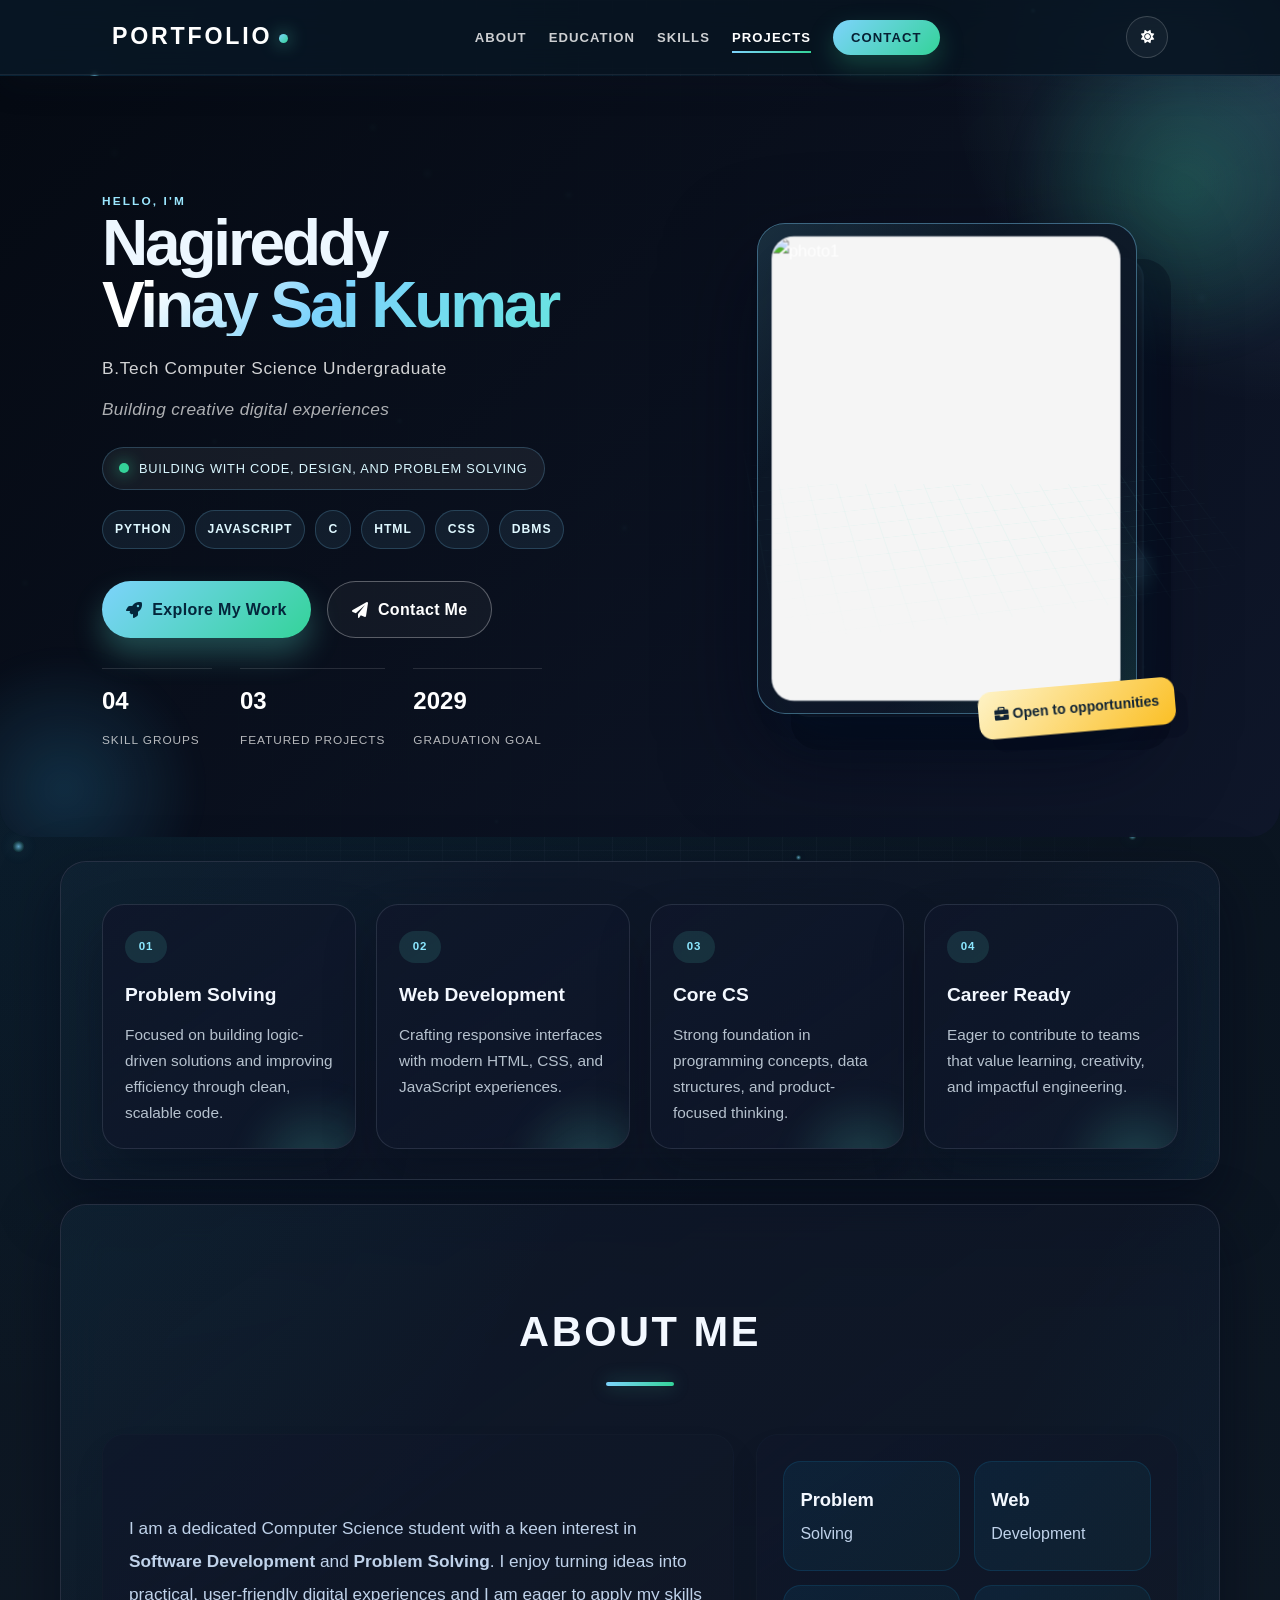
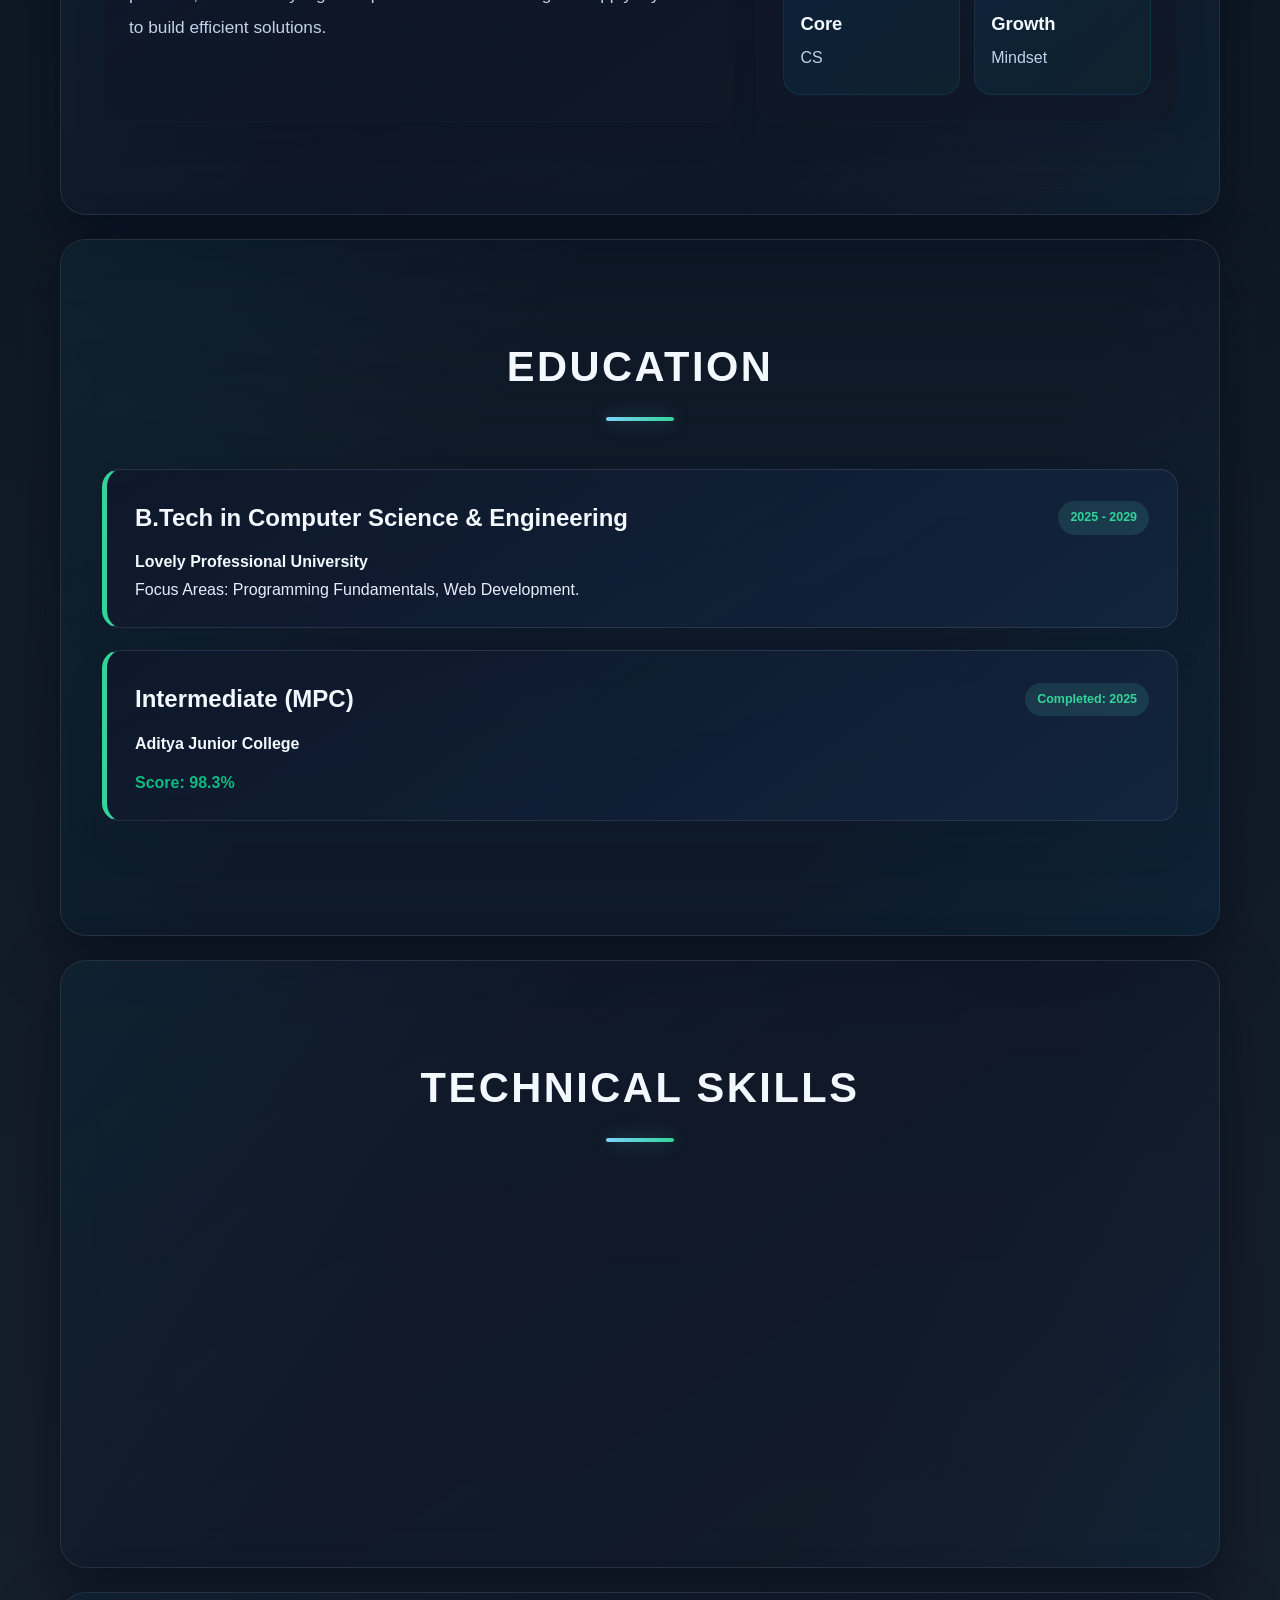
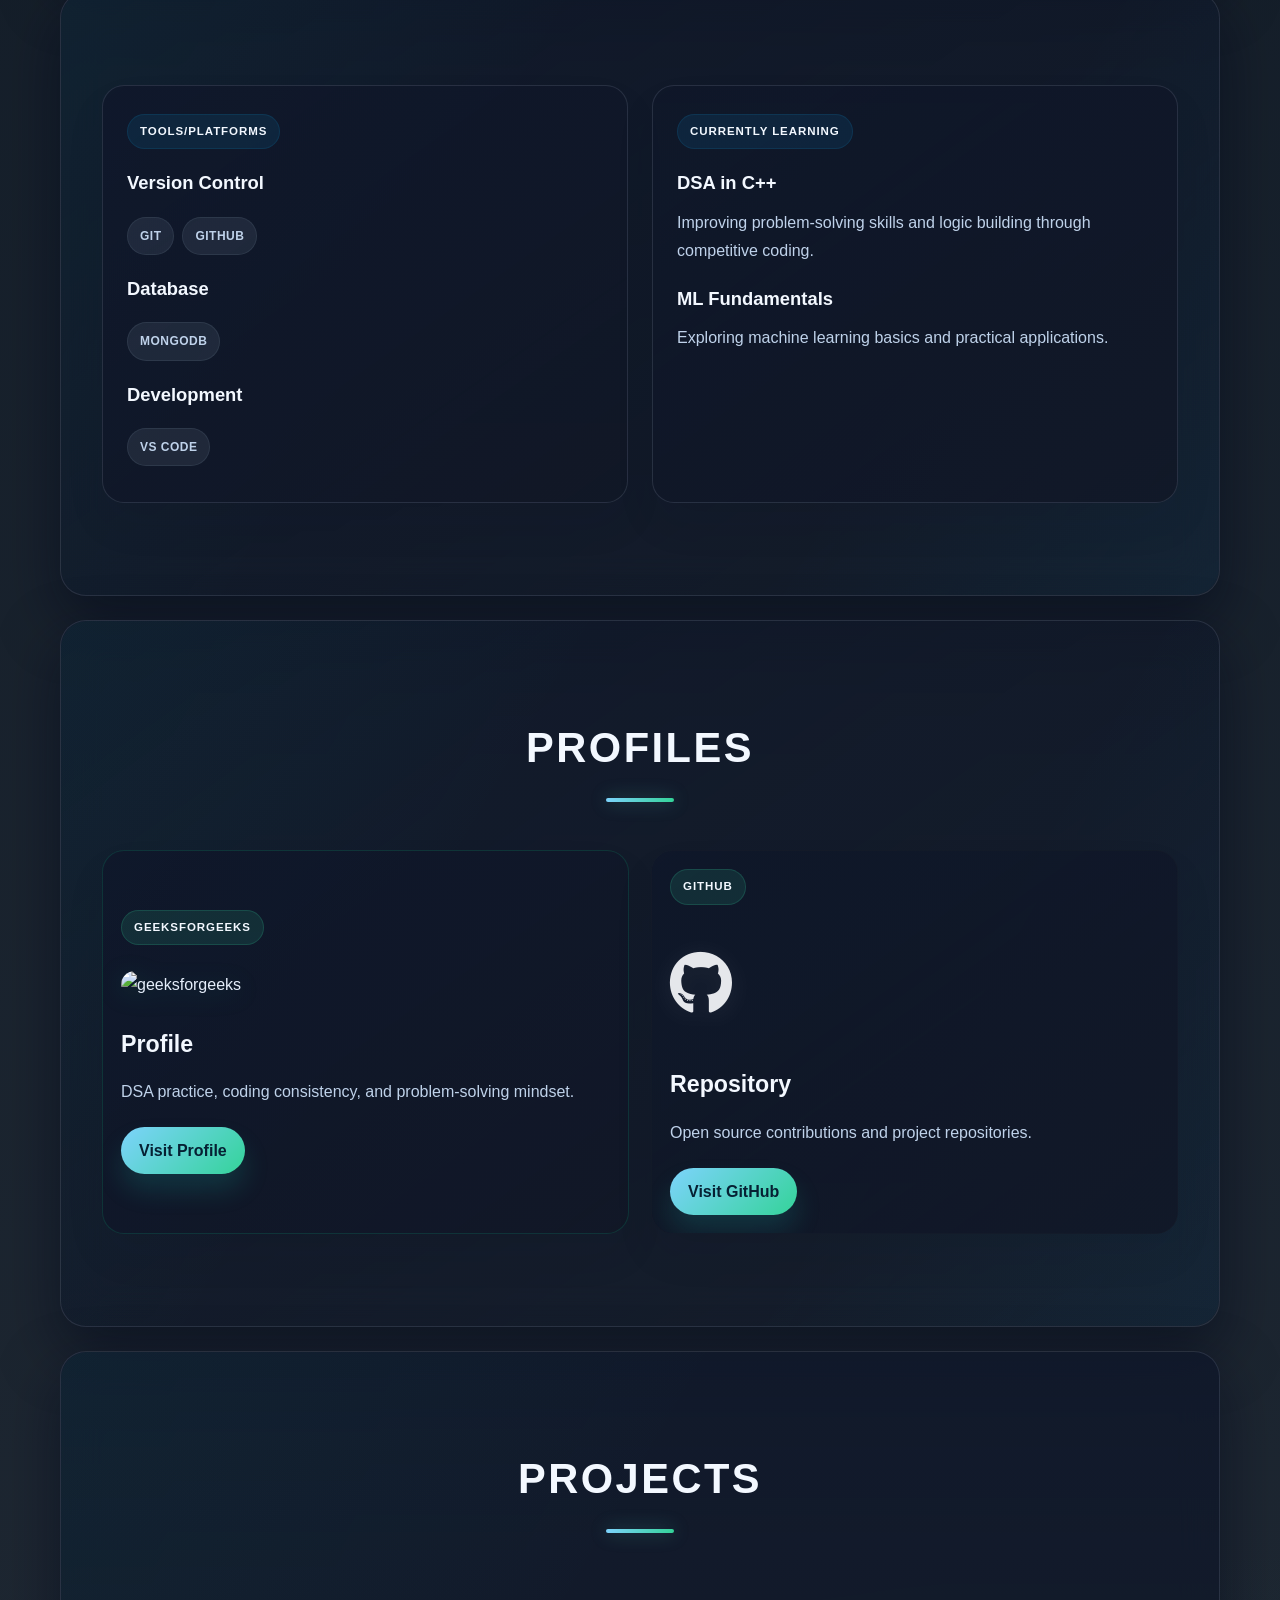
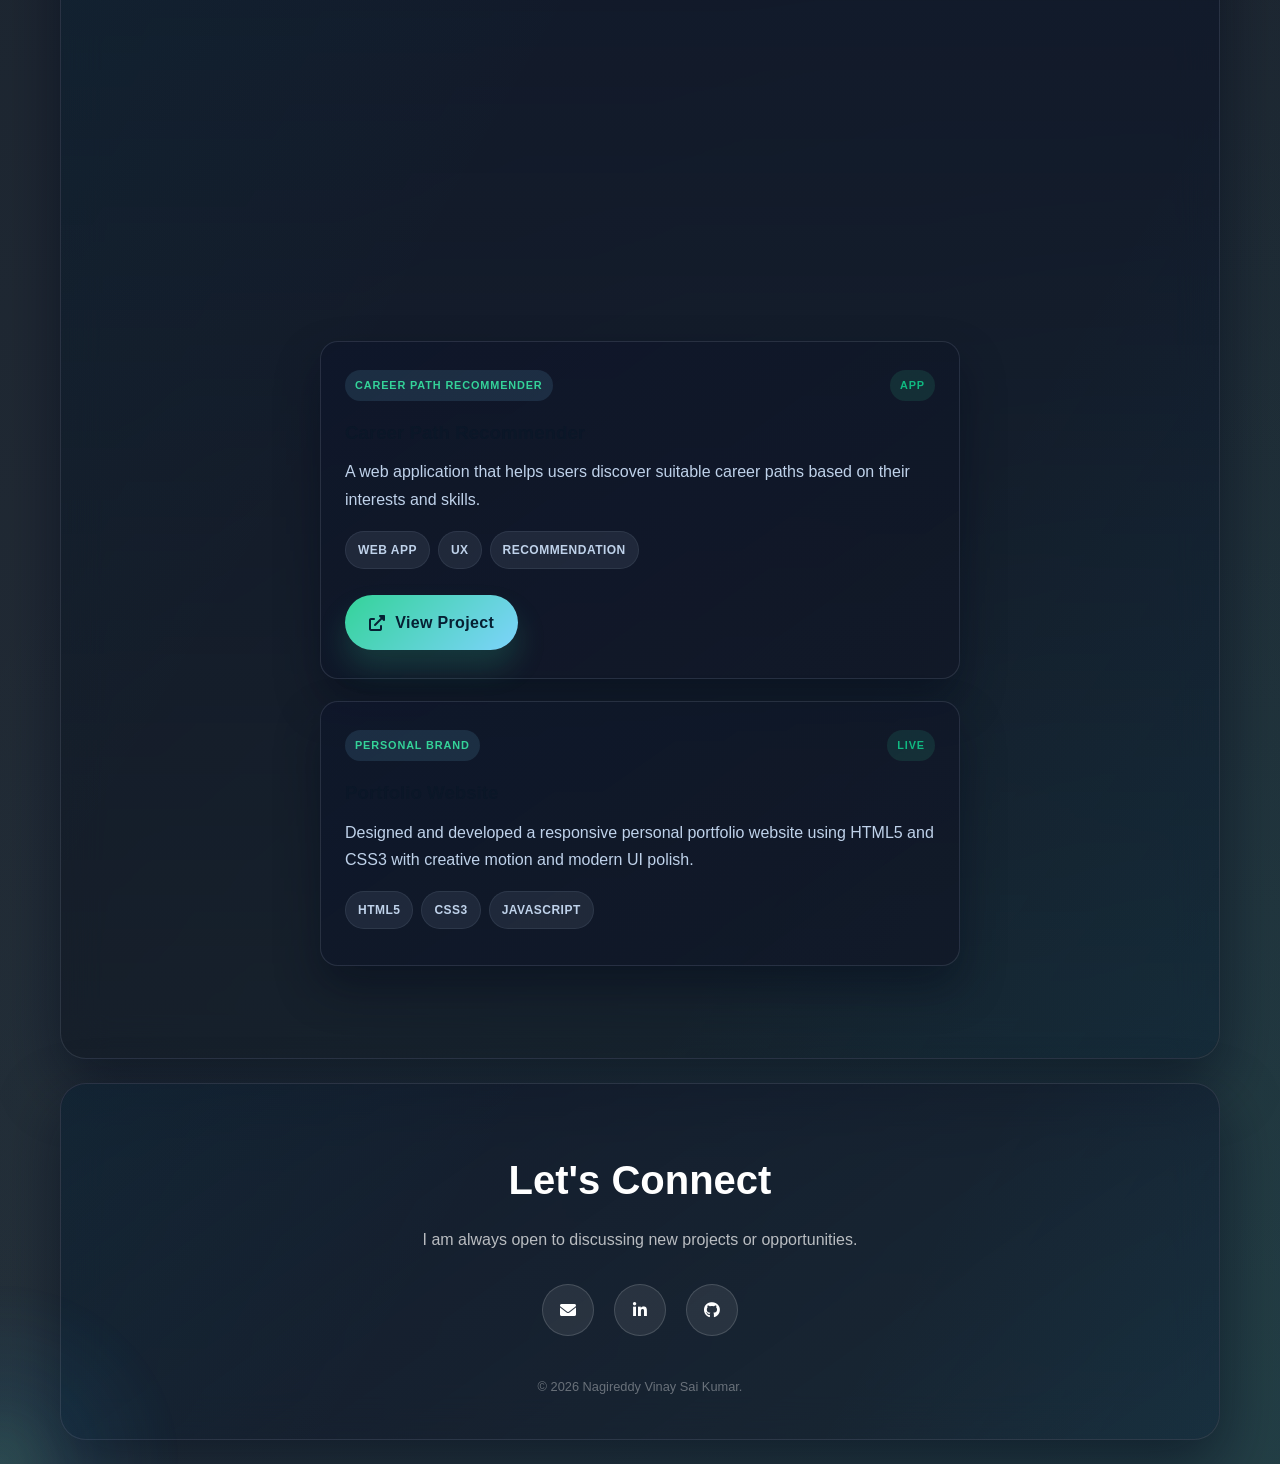
==== commit 303eb9f7: "Fix photo orientation, update skill groups and featured projects count" ====
--- a/profile.html
+++ b/profile.html
@@ -66,7 +66,7 @@
 
                     <div class="hero-meta">
                         <div><strong>04</strong><span>Skill groups</span></div>
-                        <div><strong>02</strong><span>Featured projects</span></div>
+                        <div><strong>03</strong><span>Featured projects</span></div>
                         <div><strong>2029</strong><span>Graduation goal</span></div>
                     </div>
                 </div>
@@ -264,16 +264,19 @@
             <div style="text-align: center; color: #666;">
                 <div class="project-card reveal">
                     <div class="project-topline">
-                        <span class="project-type">Personal Brand</span>
-                        <span class="project-status">Live</span>
-                    </div>
-                    <h3 style="color: var(--secondary-color);">Portfolio Website</h3>
-                    <p>Designed and developed a responsive personal portfolio website using HTML5 and CSS3 with creative motion and modern UI polish.</p>
-                    <div class="stack-tags">
-                        <span>HTML5</span>
-                        <span>CSS3</span>
-                        <span>JavaScript</span>
-                    </div>
+                        <span class="project-type">LPU ExamPrep AI</span>
+                        <span class="project-status">In Progress</span>
+                    </div>
+                    <h3 style="color: var(--secondary-color);">LPU ExamPrep AI</h3>
+                    <p>An AI-powered exam preparation platform that helps students practice and master subjects through intelligent question generation and personalized learning paths.</p>
+                    <div class="stack-tags">
+                        <span>AI</span>
+                        <span>Education</span>
+                        <span>Web App</span>
+                    </div>
+                    <a href="https://examprepai-chi.vercel.app/" target="_blank" rel="noopener noreferrer" class="project-btn">
+                        <i class="fas fa-external-link-alt"></i> View Project
+                    </a>
                 </div>
                 <div class="project-card reveal">
                     <div class="project-topline">
@@ -290,6 +293,19 @@
                     <a href="https://career-path-recommender-khaki.vercel.app/" target="_blank" rel="noopener noreferrer" class="project-btn">
                         <i class="fas fa-external-link-alt"></i> View Project
                     </a>
+                </div>
+                <div class="project-card reveal">
+                    <div class="project-topline">
+                        <span class="project-type">Personal Brand</span>
+                        <span class="project-status">Live</span>
+                    </div>
+                    <h3 style="color: var(--secondary-color);">Portfolio Website</h3>
+                    <p>Designed and developed a responsive personal portfolio website using HTML5 and CSS3 with creative motion and modern UI polish.</p>
+                    <div class="stack-tags">
+                        <span>HTML5</span>
+                        <span>CSS3</span>
+                        <span>JavaScript</span>
+                    </div>
                 </div>
             </div>
         </div>
--- a/styles.css
+++ b/styles.css
@@ -505,7 +505,7 @@
     border-radius: 28px;
     background: linear-gradient(145deg, rgba(13, 25, 38, 0.92), rgba(15, 23, 42, 0.97));
     box-shadow: 34px 36px 0 rgba(2, 6, 23, 0.34), 0 36px 90px rgba(2, 6, 23, 0.52);
-    transform: perspective(1400px) rotateX(9deg) rotateY(-16deg) rotateZ(2deg) translateY(0);
+    transform: perspective(1400px) translateZ(0);
     transform-style: preserve-3d;
     transition: transform 0.35s cubic-bezier(0.22, 1, 0.36, 1), box-shadow 0.22s ease;
     position: relative;
@@ -539,12 +539,13 @@
     border-radius: 22px;
     overflow: hidden;
     border: 1px solid rgba(148, 163, 184, 0.18);
-    background: linear-gradient(140deg, #dbeafe, #d1fae5);
+    background: #f5f5f5;
     transform: translateZ(18px);
     box-shadow: inset 0 0 20px rgba(255,255,255,0.18), 0 18px 26px rgba(15, 23, 42, 0.08);
     transition: transform 0.45s cubic-bezier(0.22, 1, 0.36, 1), box-shadow 0.45s ease;
     height: auto;
-    min-height: 380px;
+    width: 100%;
+    max-width: 340px;
     aspect-ratio: 3/4;
     will-change: transform;
 }
@@ -567,27 +568,30 @@
     left: 9%;
     top: 10%;
     border-radius: 30px;
-    background: linear-gradient(135deg, rgba(255,255,255,0.18), rgba(255,255,255,0.03));
-    border: 1px solid rgba(255,255,255,0.14);
-    backdrop-filter: blur(12px);
-    -webkit-backdrop-filter: blur(12px);
-    box-shadow: 0 30px 60px rgba(15, 23, 42, 0.13);
+    background: transparent;
+    border: none;
+    backdrop-filter: none;
+    -webkit-backdrop-filter: none;
+    box-shadow: none;
     transform: translateZ(-40px) rotate(-8deg);
+    opacity: 0;
+    pointer-events: none;
 }
 
 .hero-badge {
     position: absolute;
-    right: -14px;
-    bottom: 42px;
+    right: -8px;
+    bottom: 18px;
     background: linear-gradient(135deg, #fef3c7, #fbbf24);
     color: #102334;
-    padding: 12px 16px;
+    padding: 10px 14px;
     border-radius: 12px;
-    font-size: 0.78rem;
+    font-size: 0.76rem;
     font-weight: 800;
     box-shadow: 10px 12px 0 rgba(2, 6, 23, 0.26);
     transform: translateZ(96px) rotateZ(-5deg);
     z-index: 2;
+    white-space: nowrap;
 }
 
 .highlights {
